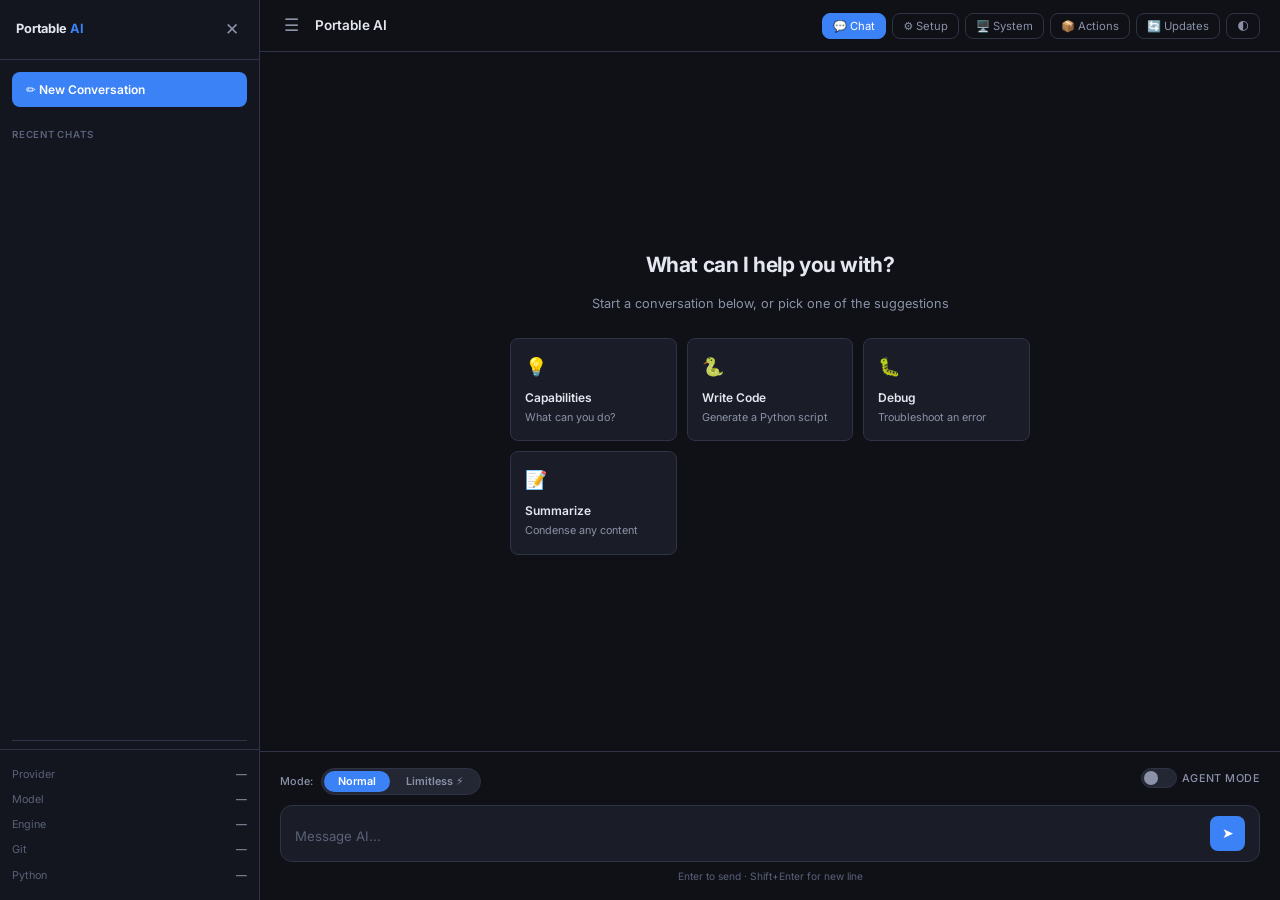
==== dashboard/index.html @ 3af48dbc "Add files via upload" ====
<!DOCTYPE html>
<html lang="en" data-theme="dark">
<head>
<meta charset="UTF-8">
<meta name="viewport" content="width=device-width, initial-scale=1.0">
<title>Portable AI — Dashboard</title>
<link rel="preconnect" href="https://fonts.googleapis.com">
<link href="https://fonts.googleapis.com/css2?family=Inter:wght@400;500;600;700&display=swap" rel="stylesheet">
<style>
*,*::before,*::after{box-sizing:border-box;margin:0;padding:0}
[data-theme="dark"]{
  --bg:#0f1117;--sidebar:#13161f;--surface:#1a1d27;--surface2:#232734;--border:#2e3345;
  --text:#e4e7ef;--text2:#8b92a8;--text3:#5a6178;--accent:#3b82f6;--accent-hover:#2563eb;
  --accent-subtle:rgba(59,130,246,0.1);--success:#22c55e;--error:#ef4444;--warning:#f59e0b;
  --user-bubble:#1e3a5f;--ai-bubble:#1a1d27;
}
[data-theme="light"]{
  --bg:#f8f9fc;--sidebar:#f0f2f7;--surface:#ffffff;--surface2:#f0f2f5;--border:#e2e5ea;
  --text:#1a1d27;--text2:#6b7280;--text3:#9ca3af;--accent:#3b82f6;--accent-hover:#2563eb;
  --accent-subtle:rgba(59,130,246,0.08);--success:#16a34a;--error:#dc2626;--warning:#d97706;
  --user-bubble:#dbeafe;--ai-bubble:#ffffff;
}
:root{--radius:12px;--radius-sm:8px;--sidebar-w:260px}
html,body{height:100%;overflow:hidden;font-family:'Inter',system-ui,sans-serif;background:var(--bg);color:var(--text);font-size:15px;line-height:1.6}

/* ─── App Shell ─────────────────────────────────────────────── */
.app{display:flex;height:100vh;overflow:hidden}

/* ─── Sidebar ──────────────────────────────────────────────── */
.sidebar{
  width:var(--sidebar-w);flex-shrink:0;background:var(--sidebar);border-right:1px solid var(--border);
  display:flex;flex-direction:column;transition:transform 0.3s ease,width 0.3s ease;overflow:hidden;
}
.sidebar.collapsed{width:0;border-right:none}

.sidebar-header{padding:16px;border-bottom:1px solid var(--border);display:flex;align-items:center;justify-content:space-between;flex-shrink:0}
.sidebar-header .logo{font-size:0.85rem;font-weight:700;letter-spacing:-0.01em;white-space:nowrap}
.sidebar-header .logo span{color:var(--accent)}

.new-chat-btn{
  margin:12px;padding:10px 14px;background:var(--accent);color:#fff;border:none;border-radius:var(--radius-sm);
  font-size:0.8rem;font-weight:600;font-family:inherit;cursor:pointer;display:flex;align-items:center;gap:6px;
  transition:background 0.2s;white-space:nowrap;
}
.new-chat-btn:hover{background:var(--accent-hover)}

.sidebar-section{padding:8px 12px 4px;font-size:0.65rem;text-transform:uppercase;letter-spacing:0.08em;color:var(--text3);font-weight:600}

.chat-item{
  margin:2px 8px;padding:9px 12px;border-radius:var(--radius-sm);cursor:pointer;
  display:flex;align-items:center;justify-content:space-between;gap:8px;
  transition:background 0.15s;
}
.chat-item:hover{background:var(--surface2)}
.chat-item.active{background:var(--accent-subtle);color:var(--accent)}
.chat-item-title{font-size:0.8rem;font-weight:500;white-space:nowrap;overflow:hidden;text-overflow:ellipsis;flex:1}
.chat-item-meta{font-size:0.65rem;color:var(--text3);white-space:nowrap}
.chat-item-del{opacity:0;background:none;border:none;color:var(--text2);cursor:pointer;font-size:0.75rem;padding:2px 4px;border-radius:4px;transition:opacity 0.15s}
.chat-item:hover .chat-item-del{opacity:1}
.chat-item-del:hover{color:var(--error)}

.sidebar-divider{height:1px;background:var(--border);margin:8px 12px}

/* Sidebar Info Panel */
.info-panel{padding:12px;border-top:1px solid var(--border);margin-top:auto;flex-shrink:0}
.info-row{display:flex;align-items:center;justify-content:space-between;padding:4px 0;font-size:0.72rem}
.info-label{color:var(--text3)}
.info-val{font-weight:500;color:var(--text2);text-align:right;max-width:120px;overflow:hidden;text-overflow:ellipsis;white-space:nowrap}
.info-badge{display:inline-block;padding:1px 6px;border-radius:10px;font-size:0.65rem;font-weight:600}
.badge-ok{background:rgba(34,197,94,0.12);color:var(--success)}
.badge-warn{background:rgba(245,158,11,0.12);color:var(--warning)}
.badge-err{background:rgba(239,68,68,0.12);color:var(--error)}

/* ─── Main Area ────────────────────────────────────────────── */
.main{flex:1;display:flex;flex-direction:column;overflow:hidden;min-width:0}

/* Top Bar */
.topbar{
  padding:12px 20px;border-bottom:1px solid var(--border);display:flex;align-items:center;gap:12px;
  flex-shrink:0;background:var(--bg);
}
.topbar-toggle{background:none;border:none;color:var(--text2);cursor:pointer;font-size:1.1rem;padding:4px;border-radius:6px;transition:background 0.15s}
.topbar-toggle:hover{background:var(--surface2)}
.topbar-title{font-size:0.9rem;font-weight:600;flex:1;overflow:hidden;text-overflow:ellipsis;white-space:nowrap}
.topbar-actions{display:flex;gap:6px;flex-shrink:0}
.topbar-btn{background:none;border:1px solid var(--border);color:var(--text2);cursor:pointer;font-size:0.75rem;padding:5px 10px;border-radius:var(--radius-sm);font-family:inherit;transition:all 0.15s;white-space:nowrap}
.topbar-btn:hover{border-color:var(--text2);color:var(--text)}
.topbar-btn.active{background:var(--accent);color:#fff;border-color:var(--accent)}

/* ─── Pages ────────────────────────────────────────────────── */
.page{flex:1;overflow-y:auto;display:none;flex-direction:column}
.page.visible{display:flex}
.page::-webkit-scrollbar{width:5px}
.page::-webkit-scrollbar-track{background:transparent}
.page::-webkit-scrollbar-thumb{background:var(--border);border-radius:3px}

/* ─── Chat Page ────────────────────────────────────────────── */
.chat-page{flex:1;overflow:hidden;display:none;flex-direction:column}
.chat-page.visible{display:flex}

/* Welcome Screen */
.welcome{flex:1;display:flex;flex-direction:column;align-items:center;justify-content:center;padding:40px 20px;text-align:center;gap:12px}
.welcome h2{font-size:1.4rem;font-weight:700;letter-spacing:-0.02em}
.welcome p{color:var(--text2);font-size:0.85rem;max-width:400px}
.welcome-grid{display:grid;grid-template-columns:repeat(auto-fit,minmax(160px,1fr));gap:10px;width:100%;max-width:520px;margin-top:12px}
.welcome-card{background:var(--surface);border:1px solid var(--border);border-radius:var(--radius-sm);padding:14px;text-align:left;cursor:pointer;transition:all 0.2s;font-size:0.8rem}
.welcome-card:hover{border-color:var(--accent);background:var(--accent-subtle)}
.welcome-card .wc-icon{font-size:1.2rem;margin-bottom:6px}
.welcome-card .wc-title{font-weight:600;margin-bottom:2px}
.welcome-card .wc-desc{color:var(--text2);font-size:0.72rem}

/* Messages */
.messages{flex:1;overflow-y:auto;padding:24px 20px;display:flex;flex-direction:column;gap:20px}
.messages::-webkit-scrollbar{width:5px}
.messages::-webkit-scrollbar-thumb{background:var(--border);border-radius:3px}

.message{display:flex;gap:12px;max-width:780px;width:100%;align-self:flex-start}
.message.user{align-self:flex-end;flex-direction:row-reverse}
.msg-avatar{width:32px;height:32px;border-radius:50%;flex-shrink:0;display:flex;align-items:center;justify-content:center;font-size:0.8rem;font-weight:700}
.msg-avatar.ai{background:var(--accent);color:#fff}
.msg-avatar.user{background:var(--surface2);color:var(--text2)}
.msg-body{flex:1;min-width:0}
.msg-name{font-size:0.72rem;font-weight:600;color:var(--text2);margin-bottom:4px}
.message.user .msg-name{text-align:right}
.msg-bubble{
  background:var(--ai-bubble);border:1px solid var(--border);border-radius:12px;padding:12px 16px;
  font-size:0.88rem;line-height:1.7;word-break:break-word;
}
.message.user .msg-bubble{background:var(--user-bubble);border-color:transparent;color:var(--text)}

/* Markdown in bubbles */
.msg-bubble p{margin-bottom:10px}.msg-bubble p:last-child{margin-bottom:0}
.msg-bubble ul,.msg-bubble ol{padding-left:20px;margin-bottom:10px}
.msg-bubble li{margin-bottom:3px}
.msg-bubble code{background:var(--surface2);padding:2px 6px;border-radius:4px;font-size:0.82em;font-family:'Courier New',monospace}
.msg-bubble pre{background:var(--surface2);border:1px solid var(--border);border-radius:var(--radius-sm);padding:14px;margin:10px 0;overflow-x:auto}
.msg-bubble pre code{background:none;padding:0;font-size:0.82em;line-height:1.5}
.msg-bubble h1,.msg-bubble h2,.msg-bubble h3{font-weight:600;margin:12px 0 6px;line-height:1.3}
.msg-bubble h1{font-size:1.1em}.msg-bubble h2{font-size:1em}.msg-bubble h3{font-size:0.95em}
.msg-bubble blockquote{border-left:3px solid var(--border);padding-left:12px;color:var(--text2);margin:8px 0}
.msg-bubble strong{font-weight:600}.msg-bubble em{font-style:italic}
.msg-bubble a{color:var(--accent);text-decoration:underline}
.msg-bubble hr{border:none;border-top:1px solid var(--border);margin:12px 0}
.msg-bubble table{width:100%;border-collapse:collapse;font-size:0.82em;margin:8px 0}
.msg-bubble th,.msg-bubble td{padding:6px 10px;border:1px solid var(--border);text-align:left}
.msg-bubble th{background:var(--surface2);font-weight:600}

/* Cursor blink */
.cursor{display:inline-block;width:2px;height:1em;background:var(--accent);animation:blink 0.7s step-end infinite;vertical-align:text-bottom;margin-left:2px}
@keyframes blink{0%,100%{opacity:1}50%{opacity:0}}

/* Typing indicator */
.typing-indicator{display:flex;align-items:center;gap:4px;padding:12px 16px}
.typing-dot{width:7px;height:7px;border-radius:50%;background:var(--text3);animation:tdot 1.2s ease-in-out infinite}
.typing-dot:nth-child(2){animation-delay:0.2s}
.typing-dot:nth-child(3){animation-delay:0.4s}
@keyframes tdot{0%,80%,100%{opacity:0.3;transform:scale(0.8)}40%{opacity:1;transform:scale(1)}}

/* Mode Toggle */
.mode-toggle{display:flex;align-items:center;gap:8px;margin-bottom:10px;flex-wrap:wrap}
.mode-toggle .mode-label{font-size:0.72rem;color:var(--text2);font-weight:500}
.mode-pills{display:flex;background:var(--surface2);border:1px solid var(--border);border-radius:20px;padding:2px;gap:2px}
.mode-pill{padding:4px 14px;border-radius:16px;font-size:0.72rem;font-weight:600;cursor:pointer;color:var(--text2);transition:all 0.2s;border:none;background:transparent;font-family:inherit}
.mode-pill.active-normal{background:var(--accent);color:#fff}
.mode-pill.active-limitless{background:var(--error);color:#fff}
.mode-locked{pointer-events:none;opacity:0.6}
.mode-badge{font-size:0.65rem;padding:2px 8px;border-radius:10px;font-weight:600}
.mode-badge-normal{background:rgba(59,130,246,0.12);color:var(--accent)}
.mode-badge-limitless{background:rgba(239,68,68,0.12);color:var(--error)}
/* Agent toggle */
.agent-toggle{display:flex;align-items:center;gap:6px;margin-left:auto}
.agent-toggle label{font-size:0.72rem;color:var(--text2);cursor:pointer;display:flex;align-items:center;gap:5px}
.agent-switch{position:relative;width:36px;height:20px;display:inline-block}
.agent-switch input{opacity:0;width:0;height:0}
.agent-slider{position:absolute;cursor:pointer;top:0;left:0;right:0;bottom:0;background:var(--surface2);border:1px solid var(--border);transition:0.3s;border-radius:20px}
.agent-slider:before{content:'';position:absolute;height:14px;width:14px;left:2px;bottom:2px;background:var(--text2);transition:0.3s;border-radius:50%}
.agent-switch input:checked+.agent-slider{background:var(--success);border-color:var(--success)}
.agent-switch input:checked+.agent-slider:before{transform:translateX(16px);background:#fff}
/* Tool call cards */
.tool-card{background:var(--surface2);border:1px solid var(--border);border-radius:8px;margin:8px 0;overflow:hidden;font-size:0.82rem}
.tool-header{display:flex;align-items:center;gap:8px;padding:10px 14px;border-bottom:1px solid var(--border);cursor:pointer;user-select:none}
.tool-header:hover{background:rgba(255,255,255,0.03)}
.tool-icon{font-size:1rem}
.tool-name{font-weight:600;flex:1;font-family:'SF Mono',monospace;font-size:0.78rem}
.tool-status{font-size:0.7rem;padding:2px 8px;border-radius:10px;font-weight:600}
.tool-status.running{background:rgba(59,130,246,0.15);color:var(--accent)}
.tool-status.success{background:rgba(34,197,94,0.15);color:var(--success)}
.tool-status.rejected{background:rgba(239,68,68,0.15);color:var(--error)}
.tool-status.pending{background:rgba(234,179,8,0.15);color:#eab308}
.tool-body{padding:12px 14px;font-family:'SF Mono',monospace;font-size:0.76rem;white-space:pre-wrap;word-break:break-all;max-height:200px;overflow:auto;color:var(--text2);display:none}
.tool-body.open{display:block}
/* Approval buttons */
.approval-bar{display:flex;gap:8px;padding:10px 14px;border-top:1px solid var(--border);align-items:center}
.approval-bar .approve-btn{padding:5px 16px;border-radius:6px;font-size:0.76rem;font-weight:600;cursor:pointer;border:none;font-family:inherit;transition:0.2s}
.approve-btn.yes{background:var(--success);color:#fff}
.approve-btn.yes:hover{filter:brightness(1.1)}
.approve-btn.no{background:var(--error);color:#fff}
.approve-btn.no:hover{filter:brightness(1.1)}
.approval-label{font-size:0.72rem;color:var(--text2);flex:1}
/* Working dir bar */
.workdir-bar{display:flex;align-items:center;gap:6px;padding:4px 14px;font-size:0.68rem;color:var(--text3);background:var(--surface2);border-top:1px solid var(--border)}
.workdir-bar span{font-family:'SF Mono',monospace;cursor:pointer;color:var(--text2)}
.workdir-bar span:hover{color:var(--accent);text-decoration:underline}
/* Agent thinking card */
.thinking-card{background:var(--surface2);border:1px solid var(--border);border-radius:8px;margin:8px 0;overflow:hidden;font-size:0.82rem}
.thinking-header{display:flex;align-items:center;gap:8px;padding:10px 14px;cursor:pointer;user-select:none;transition:background 0.2s}
.thinking-header:hover{background:rgba(255,255,255,0.03)}
.thinking-pulse{width:8px;height:8px;border-radius:50%;background:var(--accent);animation:tpulse 1.2s ease-in-out infinite;flex-shrink:0}
.thinking-pulse.done{animation:none;background:var(--success)}
@keyframes tpulse{0%,100%{opacity:0.3;transform:scale(0.8)}50%{opacity:1;transform:scale(1.15)}}
.thinking-label{flex:1;font-weight:600;font-size:0.78rem;color:var(--text2)}
.thinking-step{font-size:0.65rem;color:var(--text3);font-weight:500;padding:2px 8px;background:rgba(255,255,255,0.05);border-radius:10px}
.thinking-arrow{font-size:0.85rem;color:var(--text3);transition:transform 0.25s ease;display:flex;align-items:center}
.thinking-arrow.open{transform:rotate(180deg)}
.thinking-body{max-height:0;overflow:hidden;transition:max-height 0.3s ease,padding 0.3s ease;padding:0 14px;font-size:0.76rem;line-height:1.6;color:var(--text2);white-space:pre-wrap;word-break:break-word}
.thinking-body.open{max-height:500px;padding:12px 14px;overflow:auto;border-top:1px solid var(--border)}

.input-area{padding:16px 20px;border-top:1px solid var(--border);flex-shrink:0;background:var(--bg)}
.input-bar{
  background:var(--surface);border:1px solid var(--border);border-radius:12px;
  display:flex;align-items:flex-end;gap:8px;padding:10px 14px;transition:border-color 0.2s;
}
.input-bar:focus-within{border-color:var(--accent)}
.input-bar textarea{
  flex:1;background:transparent;border:none;outline:none;font-size:0.88rem;font-family:inherit;
  color:var(--text);resize:none;max-height:180px;min-height:24px;line-height:1.5;
}
.input-bar textarea::placeholder{color:var(--text3)}
.send-btn{
  background:var(--accent);border:none;border-radius:8px;color:#fff;width:35px;height:35px;
  cursor:pointer;display:flex;align-items:center;justify-content:center;flex-shrink:0;
  transition:background 0.2s;font-size:0.9rem;
}
.send-btn:hover{background:var(--accent-hover)}
.send-btn:disabled{opacity:0.4;cursor:not-allowed}
.input-hint{font-size:0.68rem;color:var(--text3);margin-top:6px;text-align:center}

/* ─── Settings/Other Pages ───────────────────────────────────── */
.page-inner{max-width:720px;margin:0 auto;padding:28px 20px;width:100%}
.card{background:var(--surface);border:1px solid var(--border);border-radius:var(--radius);padding:24px;margin-bottom:16px}
.card h2{font-size:1rem;font-weight:600;margin-bottom:4px}
.card p.subtitle{color:var(--text2);font-size:0.78rem;margin-bottom:18px}

/* Forms */
label{display:block;font-size:0.72rem;font-weight:500;color:var(--text2);margin-bottom:6px;text-transform:uppercase;letter-spacing:0.04em}
select,input[type="text"],input[type="password"]{width:100%;padding:10px 13px;background:var(--surface2);border:1px solid var(--border);border-radius:var(--radius-sm);color:var(--text);font-size:0.85rem;font-family:inherit;outline:none;transition:border-color 0.2s}
select:focus,input:focus{border-color:var(--accent)}
select{appearance:none;cursor:pointer;background-image:url("data:image/svg+xml,%3Csvg xmlns='http://www.w3.org/2000/svg' width='12' height='12' fill='%238b92a8' viewBox='0 0 16 16'%3E%3Cpath d='M8 11L3 6h10z'/%3E%3C/svg%3E");background-repeat:no-repeat;background-position:right 12px center;padding-right:32px}
.form-row{margin-bottom:14px}

/* Buttons */
.btn{display:inline-flex;align-items:center;justify-content:center;gap:7px;padding:9px 18px;border:none;border-radius:var(--radius-sm);font-size:0.8rem;font-weight:600;font-family:inherit;cursor:pointer;transition:all 0.2s}
.btn-primary{background:var(--accent);color:#fff}.btn-primary:hover{background:var(--accent-hover)}
.btn-primary:disabled{opacity:0.45;cursor:not-allowed}
.btn-outline{background:transparent;color:var(--text2);border:1px solid var(--border)}.btn-outline:hover{border-color:var(--text2);color:var(--text)}
.btn-danger{background:var(--error);color:#fff}.btn-success{background:var(--success);color:#fff}
.btn-group{display:flex;gap:8px;margin-top:16px;flex-wrap:wrap}

/* Provider Grid */
.provider-grid{display:grid;grid-template-columns:repeat(auto-fill,minmax(120px,1fr));gap:8px}
.provider-option{background:var(--surface2);border:2px solid var(--border);border-radius:var(--radius-sm);padding:14px 10px;text-align:center;cursor:pointer;transition:all 0.2s}
.provider-option:hover{border-color:var(--text2)}
.provider-option.active{border-color:var(--accent);background:var(--accent-subtle)}
.provider-option .icon{font-size:1.3rem;margin-bottom:5px}
.provider-option .name{font-size:0.75rem;font-weight:600}
.provider-option .desc{font-size:0.6rem;color:var(--text2);margin-top:1px}

/* Model List */
.model-list{max-height:240px;overflow-y:auto;border:1px solid var(--border);border-radius:0 0 var(--radius-sm) var(--radius-sm)}
.model-list::-webkit-scrollbar{width:4px}
.model-list::-webkit-scrollbar-thumb{background:var(--border);border-radius:2px}
.model-item{padding:10px 14px;border-bottom:1px solid var(--border);cursor:pointer;font-size:0.8rem;transition:background 0.15s;display:flex;align-items:center;gap:8px}
.model-item:last-child{border-bottom:none}
.model-item:hover{background:var(--surface2)}
.model-item.active{background:var(--accent-subtle);color:var(--accent)}
.model-item .dot{width:6px;height:6px;border-radius:50%;background:var(--border);flex-shrink:0}
.model-item.active .dot{background:var(--accent)}
.model-search{border-radius:var(--radius-sm) var(--radius-sm) 0 0;border-bottom:none}
.tier-toggle{display:flex;background:var(--surface2);border-radius:var(--radius-sm);padding:3px;margin-bottom:10px;border:1px solid var(--border)}
.tier-btn{flex:1;padding:7px;text-align:center;border-radius:6px;font-size:0.75rem;font-weight:600;cursor:pointer;transition:all 0.2s;color:var(--text2)}
.tier-btn.active{background:var(--accent);color:#fff}

/* Steps */
.steps{display:flex;gap:6px;margin-bottom:20px;flex-wrap:wrap}
.step{display:flex;align-items:center;gap:5px;padding:5px 10px;border-radius:20px;font-size:0.7rem;font-weight:600;background:var(--surface2);color:var(--text2);border:1px solid transparent}
.step.active{background:var(--accent-subtle);color:var(--accent);border-color:var(--accent)}
.step.done{background:rgba(34,197,94,0.08);color:var(--success);border-color:var(--success)}
.step-num{width:18px;height:18px;border-radius:50%;background:var(--border);color:var(--bg);display:flex;align-items:center;justify-content:center;font-size:0.6rem;font-weight:700}
.step.active .step-num{background:var(--accent)}
.step.done .step-num{background:var(--success)}
.section{display:none}.section.visible{display:block}

/* System / Actions / Updates */
.sys-grid{display:grid;grid-template-columns:repeat(auto-fit,minmax(160px,1fr));gap:10px;margin-bottom:16px}
.sys-item{background:var(--surface2);border-radius:var(--radius-sm);padding:14px}
.sys-item .sys-label{font-size:0.65rem;text-transform:uppercase;letter-spacing:0.06em;color:var(--text2);font-weight:600;margin-bottom:4px}
.sys-item .sys-val{font-size:0.88rem;font-weight:600}
.badge{display:inline-block;padding:2px 8px;border-radius:10px;font-size:0.67rem;font-weight:600;text-transform:uppercase;letter-spacing:0.04em}
.badge-success{background:rgba(34,197,94,0.12);color:var(--success)}
.badge-warning{background:rgba(245,158,11,0.12);color:var(--warning)}
.badge-error{background:rgba(239,68,68,0.12);color:var(--error)}
.progress-bar{height:5px;background:var(--surface2);border-radius:3px;overflow:hidden;margin-top:6px}
.progress-fill{height:100%;background:var(--accent);border-radius:3px;transition:width 0.4s}

.action-grid{display:grid;grid-template-columns:repeat(auto-fit,minmax(170px,1fr));gap:10px}
.action-card{background:var(--surface2);border:1px solid var(--border);border-radius:var(--radius-sm);padding:18px;text-align:center;cursor:pointer;transition:all 0.2s}
.action-card:hover{border-color:var(--accent);transform:translateY(-1px)}
.action-card .action-icon{font-size:1.5rem;margin-bottom:6px}
.action-card .action-title{font-size:0.8rem;font-weight:600;margin-bottom:2px}
.action-card .action-desc{font-size:0.67rem;color:var(--text2)}

.log-list{max-height:300px;overflow-y:auto}
.log-entry{display:flex;align-items:center;justify-content:space-between;padding:9px 0;border-bottom:1px solid var(--border);font-size:0.78rem;gap:10px;cursor:pointer}
.log-entry:last-child{border-bottom:none}
.log-entry:hover .log-name{color:var(--accent)}
.log-name{font-weight:500;flex:1;word-break:break-all}
.log-meta{color:var(--text2);font-size:0.68rem;white-space:nowrap}
.log-viewer{background:var(--surface2);border:1px solid var(--border);border-radius:var(--radius-sm);padding:14px;margin-top:12px;max-height:260px;overflow-y:auto;font-family:'Courier New',monospace;font-size:0.75rem;white-space:pre-wrap;word-break:break-all;line-height:1.5}

/* Toast */
.toast{position:fixed;bottom:20px;right:20px;transform:translateY(80px);background:var(--surface);border:1px solid var(--border);border-radius:var(--radius-sm);padding:12px 20px;font-size:0.8rem;font-weight:500;z-index:200;box-shadow:0 8px 32px rgba(0,0,0,0.3);transition:transform 0.3s;display:flex;align-items:center;gap:8px;max-width:320px}
.toast.show{transform:translateY(0)}
.toast.success{border-color:var(--success)}.toast.error{border-color:var(--error)}

/* Spinner */
.spinner{width:15px;height:15px;border:2px solid var(--border);border-top-color:var(--accent);border-radius:50%;animation:spin 0.6s linear infinite;flex-shrink:0}
@keyframes spin{to{transform:rotate(360deg)}}

/* Not Configured Banner */
.no-config{background:rgba(245,158,11,0.08);border:1px solid rgba(245,158,11,0.2);border-radius:var(--radius-sm);padding:12px 16px;font-size:0.8rem;color:var(--warning);margin:16px;display:flex;align-items:center;gap:10px}
.no-config button{background:var(--warning);color:#fff;border:none;padding:5px 12px;border-radius:6px;font-size:0.75rem;font-weight:600;cursor:pointer;white-space:nowrap}

/* Responsive */
@media(max-width:700px){
  :root{--sidebar-w:220px}
  .topbar-btn span{display:none}
  .chat-page .messages{padding:16px}
  .input-area{padding:12px}
}
@media(max-width:500px){
  .sidebar{position:fixed;top:0;left:0;height:100%;z-index:100;transform:translateX(-100%)}
  .sidebar.mobile-open{transform:translateX(0)}
  .sidebar.collapsed{transform:translateX(-100%);width:var(--sidebar-w)}
  .page-inner{padding:20px 14px}
  .action-grid{grid-template-columns:1fr 1fr}
}
</style>
</head>
<body>
<div class="app">

  <!-- ─── Sidebar ─────────────────────────────────────────── -->
  <aside class="sidebar" id="sidebar">
    <div class="sidebar-header">
      <div class="logo">Portable <span>AI</span></div>
      <button class="topbar-toggle" onclick="toggleSidebar()" title="Close sidebar">✕</button>
    </div>

    <button class="new-chat-btn" onclick="startNewChat()">
      ✏️ New Conversation
    </button>

    <div class="sidebar-section">Recent Chats</div>
    <div id="chatList" style="flex:1;overflow-y:auto"></div>

    <div class="sidebar-divider"></div>
    <div class="info-panel">
      <div class="info-row"><span class="info-label">Provider</span><span class="info-val" id="sbProvider">—</span></div>
      <div class="info-row"><span class="info-label">Model</span><span class="info-val" id="sbModel">—</span></div>
      <div class="info-row"><span class="info-label">Engine</span><span class="info-val" id="sbEngine">—</span></div>
      <div class="info-row"><span class="info-label">Git</span><span class="info-val" id="sbGit">—</span></div>
      <div class="info-row"><span class="info-label">Python</span><span class="info-val" id="sbPython">—</span></div>
    </div>
  </aside>

  <!-- ─── Main ─────────────────────────────────────────────── -->
  <div class="main">
    <!-- Top Bar -->
    <div class="topbar">
      <button class="topbar-toggle" onclick="toggleSidebar()" title="Toggle sidebar">☰</button>
      <div class="topbar-title" id="topbarTitle">Portable AI</div>
      <div class="topbar-actions">
        <button class="topbar-btn active" id="tabChat" onclick="switchPage('chat')">💬 <span>Chat</span></button>
        <button class="topbar-btn" id="tabSetup" onclick="switchPage('setup')">⚙️ <span>Setup</span></button>
        <button class="topbar-btn" id="tabSystem" onclick="switchPage('system')">🖥️ <span>System</span></button>
        <button class="topbar-btn" id="tabActions" onclick="switchPage('actions')">📦 <span>Actions</span></button>
        <button class="topbar-btn" id="tabUpdates" onclick="switchPage('updates')">🔄 <span>Updates</span></button>
        <button class="topbar-btn" onclick="toggleTheme()" title="Toggle theme">🌓</button>
      </div>
    </div>

    <!-- ═══ CHAT PAGE ═════════════════════════════════════════ -->
    <div class="chat-page visible" id="chatPage">

      <div class="no-config" id="noConfigBanner" style="display:none">
        ⚠️ AI provider not configured.
        <button onclick="switchPage('setup')">Configure Now</button>
      </div>

      <!-- Welcome -->
      <div class="welcome" id="welcomeScreen">
        <h2>What can I help you with?</h2>
        <p>Start a conversation below, or pick one of the suggestions</p>
        <div class="welcome-grid">
          <div class="welcome-card" onclick="sendSuggestion('Explain what you can help me with')">
            <div class="wc-icon">💡</div><div class="wc-title">Capabilities</div><div class="wc-desc">What can you do?</div>
          </div>
          <div class="welcome-card" onclick="sendSuggestion('Write a Python script that lists all files in a directory')">
            <div class="wc-icon">🐍</div><div class="wc-title">Write Code</div><div class="wc-desc">Generate a Python script</div>
          </div>
          <div class="welcome-card" onclick="sendSuggestion('Help me debug this error: ')">
            <div class="wc-icon">🐛</div><div class="wc-title">Debug</div><div class="wc-desc">Troubleshoot an error</div>
          </div>
          <div class="welcome-card" onclick="sendSuggestion('Summarize the following text for me: ')">
            <div class="wc-icon">📝</div><div class="wc-title">Summarize</div><div class="wc-desc">Condense any content</div>
          </div>
        </div>
      </div>

      <!-- Messages -->
      <div class="messages" id="messages" style="display:none"></div>

      <!-- Input -->
      <div class="input-area">
        <div class="mode-toggle" id="modeToggle">
          <span class="mode-label">Mode:</span>
          <div class="mode-pills" id="modePills">
            <button class="mode-pill active-normal" id="modeNormal" onclick="setMode('normal')">Normal</button>
            <button class="mode-pill" id="modeLimitless" onclick="setMode('limitless')">Limitless ⚡</button>
          </div>
          <div class="agent-toggle">
            <label><span class="agent-switch"><input type="checkbox" id="agentToggle" onchange="toggleAgent(this.checked)"><span class="agent-slider"></span></span> Agent Mode</label>
          </div>
          <span id="modeLockBadge" style="display:none"></span>
        </div>
        <div class="input-bar">
          <textarea id="chatInput" placeholder="Message AI..." rows="1" onkeydown="handleKey(event)" oninput="autoResize(this)"></textarea>
          <button class="send-btn" id="stopBtn" onclick="abortStream()" title="Stop" style="display:none;background:var(--error)">⏹</button>
          <button class="send-btn" id="sendBtn" onclick="sendMessage()" title="Send">➤</button>
        </div>
        <div class="workdir-bar" id="workdirBar" style="display:none">📂 <span id="workdirPath" onclick="changeWorkDir()">Loading...</span></div>
        <div class="input-hint">Enter to send · Shift+Enter for new line</div>
      </div>
    </div>

    <!-- ═══ SETUP PAGE ════════════════════════════════════════ -->
    <div class="page" id="setupPage">
      <div class="page-inner">
        <div class="steps">
          <div class="step active" id="step1"><span class="step-num">1</span> Provider</div>
          <div class="step" id="step2"><span class="step-num">2</span> API Key</div>
          <div class="step" id="step3"><span class="step-num">3</span> Model</div>
          <div class="step" id="step4"><span class="step-num">4</span> Save</div>
        </div>

        <div class="section visible" id="sec1">
          <div class="card">
            <h2>Select AI Provider</h2><p class="subtitle">Choose where your AI requests will be routed</p>
            <div class="provider-grid">
              <div class="provider-option" data-provider="openrouter" onclick="selectProvider(this)"><div class="icon">🌐</div><div class="name">OpenRouter</div><div class="desc">200+ models</div></div>
              <div class="provider-option" data-provider="gemini" onclick="selectProvider(this)"><div class="icon">💎</div><div class="name">Gemini</div><div class="desc">Google API</div></div>
              <div class="provider-option" data-provider="anthropic" onclick="selectProvider(this)"><div class="icon">🧠</div><div class="name">Claude</div><div class="desc">Anthropic API</div></div>
              <div class="provider-option" data-provider="ollama" onclick="selectProvider(this)"><div class="icon">🖥️</div><div class="name">Ollama</div><div class="desc">Local</div></div>
              <div class="provider-option" data-provider="openai" onclick="selectProvider(this)"><div class="icon">⚡</div><div class="name">OpenAI</div><div class="desc">GPT / Codex</div></div>
            </div>
            <div class="btn-group"><button class="btn btn-primary" id="btnNext1" disabled onclick="goStep(2)">Continue</button></div>
          </div>
        </div>

        <div class="section" id="sec2">
          <div class="card">
            <h2>Enter API Key</h2><p class="subtitle">Paste your provider API key below</p>
            <div class="form-row"><label>API Key</label><input type="password" id="apiKey" placeholder="sk-..." autocomplete="off"></div>
            <div id="keyStatus" style="margin-top:8px;font-size:0.78rem;display:flex;align-items:center;gap:8px"></div>
            <div class="btn-group">
              <button class="btn btn-outline" onclick="goStep(1)">Back</button>
              <button class="btn btn-primary" id="btnVerify" onclick="verifyKey()">Verify & Continue</button>
            </div>
          </div>
        </div>

        <div class="section" id="sec3">
          <div class="card">
            <h2>Choose Model</h2><p class="subtitle">Select the AI model you want to use</p>
            <div id="tierToggle" style="display:none"><div class="tier-toggle"><div class="tier-btn active" data-tier="free" onclick="switchTier('free',this)">Free</div><div class="tier-btn" data-tier="paid" onclick="switchTier('paid',this)">Paid</div></div></div>
            <div id="modelSearchWrap" style="display:none">
              <input type="text" id="modelSearch" class="model-search" placeholder="Search models..." oninput="filterModels()">
              <div class="model-list" id="modelList"></div>
            </div>
            <div id="manualModelWrap" style="display:none"><div class="form-row"><label>Model Name</label><input type="text" id="manualModel" placeholder="Enter model name"></div></div>
            <div id="modelLoading" style="display:none;margin:16px 0;align-items:center;gap:8px;font-size:0.8rem;color:var(--text2)"><div class="spinner"></div> Fetching models...</div>
            <div class="btn-group"><button class="btn btn-outline" onclick="goStep(2)">Back</button><button class="btn btn-primary" onclick="goStep(4)">Continue</button></div>
          </div>
        </div>

        <div class="section" id="sec4">
          <div class="card">
            <h2>Review & Save</h2><p class="subtitle">Confirm your configuration</p>
            <div style="background:var(--surface2);border-radius:var(--radius-sm);padding:18px;display:grid;gap:12px;margin-bottom:4px">
              <div><span style="color:var(--text2);font-size:0.68rem;text-transform:uppercase;letter-spacing:0.06em">Provider</span><div style="font-weight:600;margin-top:2px" id="confirmProvider">—</div></div>
              <div><span style="color:var(--text2);font-size:0.68rem;text-transform:uppercase;letter-spacing:0.06em">Model</span><div style="font-weight:600;margin-top:2px" id="confirmModel">—</div></div>
              <div><span style="color:var(--text2);font-size:0.68rem;text-transform:uppercase;letter-spacing:0.06em">API Key</span><div style="font-weight:600;margin-top:2px;color:var(--text2)" id="confirmKey">—</div></div>
            </div>
            <div class="btn-group"><button class="btn btn-outline" onclick="goStep(3)">Back</button><button class="btn btn-primary" id="btnSave" onclick="saveConfig()" style="flex:1">Save Configuration</button></div>
          </div>
        </div>
      </div>
    </div>

    <!-- ═══ SYSTEM PAGE ═══════════════════════════════════════ -->
    <div class="page" id="systemPage">
      <div class="page-inner">
        <div class="card"><h2>Runtime</h2><p class="subtitle">Node.js and platform details</p>
          <div class="sys-grid">
            <div class="sys-item"><div class="sys-label">Node.js</div><div class="sys-val" id="sysNode">—</div></div>
            <div class="sys-item"><div class="sys-label">Platform</div><div class="sys-val" id="sysPlatform">—</div></div>
            <div class="sys-item"><div class="sys-label">Architecture</div><div class="sys-val" id="sysArch">—</div></div>
            <div class="sys-item"><div class="sys-label">Engine</div><div class="sys-val" id="sysEngine">—</div></div>
          </div>
        </div>
        <div class="card"><h2>Developer Tools</h2><p class="subtitle">Available for AI use</p>
          <div class="sys-grid">
            <div class="sys-item"><div class="sys-label">Git</div><div class="sys-val" id="sysGit">—</div></div>
            <div class="sys-item"><div class="sys-label">Python</div><div class="sys-val" id="sysPython">—</div></div>
          </div>
        </div>
        <div class="card"><h2>Storage</h2><p class="subtitle">Drive usage</p>
          <div style="display:flex;justify-content:space-between;font-size:0.78rem;margin-bottom:3px"><span id="diskUsed">—</span><span id="diskTotal">—</span></div>
          <div class="progress-bar"><div class="progress-fill" id="diskBar" style="width:0%"></div></div>
        </div>
        <div class="card"><h2>Session Logs</h2><p class="subtitle">Files in data directory</p>
          <div class="log-list" id="logList"><div style="padding:16px;text-align:center;color:var(--text2);font-size:0.82rem">Loading...</div></div>
          <div class="log-viewer" id="logViewer" style="display:none"></div>
        </div>
      </div>
    </div>

    <!-- ═══ ACTIONS PAGE ══════════════════════════════════════ -->
    <div class="page" id="actionsPage">
      <div class="page-inner">
        <div class="card"><h2>Quick Actions</h2><p class="subtitle">Launch and manage your AI environment</p>
          <div class="action-grid">
            <div class="action-card" onclick="launchAI('normal')"><div class="action-icon">▶️</div><div class="action-title">Launch AI</div><div class="action-desc">Normal mode</div></div>
            <div class="action-card" onclick="launchAI('limitless')"><div class="action-icon">⚡</div><div class="action-title">Launch Limitless</div><div class="action-desc">Auto-execute mode</div></div>
            <div class="action-card" onclick="exportConfig()"><div class="action-icon">📥</div><div class="action-title">Export Config</div><div class="action-desc">Download backup</div></div>
            <div class="action-card" onclick="document.getElementById('importFile').click()"><div class="action-icon">📤</div><div class="action-title">Import Config</div><div class="action-desc">Restore settings</div></div>
          </div>
          <input type="file" id="importFile" accept=".env" style="display:none" onchange="importConfig(event)">
        </div>
      </div>
    </div>

    <!-- ═══ UPDATES PAGE ══════════════════════════════════════ -->
    <div class="page" id="updatesPage">
      <div class="page-inner">
        <div class="card"><h2>Engine Updates</h2><p class="subtitle">Keep your AI engine up to date</p>
          <div class="sys-grid">
            <div class="sys-item"><div class="sys-label">Installed</div><div class="sys-val" id="updateCurrent">—</div></div>
            <div class="sys-item"><div class="sys-label">Latest</div><div class="sys-val" id="updateLatest">—</div></div>
          </div>
          <div id="updateStatus" style="margin-bottom:14px"></div>
          <div class="btn-group">
            <button class="btn btn-outline" onclick="checkUpdates()">Check for Updates</button>
            <button class="btn btn-primary" id="btnUpdate" style="display:none" onclick="installUpdate()">Update Now</button>
          </div>
        </div>
      </div>
    </div>

  </div><!-- /main -->
</div><!-- /app -->

<!-- Confirm Modal -->
<div id="confirmModal" style="display:none;position:fixed;inset:0;background:rgba(0,0,0,0.5);z-index:300;display:none;align-items:center;justify-content:center">
  <div style="background:var(--surface);border:1px solid var(--border);border-radius:var(--radius);padding:28px;max-width:380px;width:90%;box-shadow:0 20px 60px rgba(0,0,0,0.4)">
    <div style="font-size:1.5rem;margin-bottom:8px">🗑️</div>
    <div style="font-weight:600;margin-bottom:6px" id="modalTitle">Delete Conversation?</div>
    <div style="color:var(--text2);font-size:0.82rem;margin-bottom:20px" id="modalBody">This action cannot be undone.</div>
    <div style="display:flex;gap:10px;justify-content:flex-end">
      <button class="btn btn-outline" onclick="closeModal()">Cancel</button>
      <button class="btn btn-danger" id="modalConfirmBtn" onclick="executeDelete()">Delete</button>
    </div>
  </div>
</div>

<div class="toast" id="toast"></div>

<script>
// ─── State ───────────────────────────────────────────────────
const API = '';
let cfg = {};
let currentChatId = null;
let chatMessages = [];
let isStreaming = false;
let allModels = [];
let setupState = { provider:'', key:'', model:'', tier:'free' };
let streamController = null;
let userScrolled = false;
let currentMode = 'normal';
let modeLocked = false;
let agentMode = false;
let workDir = '';
const defaults = { gemini:'gemini-2.0-pro-exp-02-05', anthropic:'claude-3-7-sonnet-20250219', ollama:'llama3.2:3b', openai:'gpt-4o' };
const providerNames = { openrouter:'OpenRouter', gemini:'Gemini', anthropic:'Claude', ollama:'Ollama', openai:'OpenAI' };

// ─── Init ────────────────────────────────────────────────────
(function init() {
  const saved = localStorage.getItem('theme');
  if (saved) document.documentElement.dataset.theme = saved;
  loadConfig();
  loadChatList();
  initScrollTracking();
  loadWorkDir();
  const savedAgent = localStorage.getItem('agentMode');
  if (savedAgent === 'true') { agentMode = true; document.getElementById('agentToggle').checked = true; document.getElementById('workdirBar').style.display = 'flex'; }
})();

async function loadConfig() {
  try {
    const res = await fetch(`${API}/api/config`);
    cfg = await res.json();
    const isConfigured = !!cfg.AI_PROVIDER;
    document.getElementById('noConfigBanner').style.display = isConfigured ? 'none' : 'flex';

    const pName = cfg.AI_PROVIDER === 'openai' && cfg.OPENAI_BASE_URL?.includes('openrouter') ? 'OpenRouter' : providerNames[cfg.AI_PROVIDER] || cfg.AI_PROVIDER || '—';
    const model = cfg.AI_DISPLAY_MODEL || cfg.OPENAI_MODEL || '—';

    document.getElementById('sbProvider').textContent = pName;
    document.getElementById('sbModel').textContent = model;
    document.getElementById('topbarTitle').textContent = isConfigured ? `${model}` : 'Portable AI';
  } catch {}
  loadSidebarInfo();
}

async function loadSidebarInfo() {
  try {
    const res = await fetch(`${API}/api/system`);
    const d = await res.json();
    document.getElementById('sbEngine').textContent = d.engineVersion || '—';
    document.getElementById('sbGit').innerHTML = d.hasGit ? '<span class="info-badge badge-ok">✓</span>' : '<span class="info-badge badge-err">✗</span>';
    document.getElementById('sbPython').innerHTML = d.hasPython ? '<span class="info-badge badge-ok">✓</span>' : '<span class="info-badge badge-err">✗</span>';
  } catch {}
}

// ─── Sidebar ────────────────────────────────────────────────
function toggleSidebar() {
  const sb = document.getElementById('sidebar');
  if (window.innerWidth <= 500) {
    sb.classList.toggle('mobile-open');
    sb.classList.remove('collapsed');
  } else {
    sb.classList.toggle('collapsed');
  }
}

// ─── Theme ───────────────────────────────────────────────────
function toggleTheme() {
  const html = document.documentElement;
  const next = html.dataset.theme === 'dark' ? 'light' : 'dark';
  html.dataset.theme = next;
  localStorage.setItem('theme', next);
}

// ─── Page Navigation ─────────────────────────────────────────
const pages = { chat:'chatPage', setup:'setupPage', system:'systemPage', actions:'actionsPage', updates:'updatesPage' };
const tabs = { chat:'tabChat', setup:'tabSetup', system:'tabSystem', actions:'tabActions', updates:'tabUpdates' };

function switchPage(name) {
  // Hide all
  document.getElementById('chatPage').classList.remove('visible');
  Object.values(pages).forEach(id => { const p = document.getElementById(id); if (p) p.classList.remove('visible'); });
  Object.values(tabs).forEach(id => { const t = document.getElementById(id); if (t) t.classList.remove('active'); });

  // Show target
  if (name === 'chat') {
    document.getElementById('chatPage').classList.add('visible');
  } else {
    document.getElementById(pages[name]).classList.add('visible');
  }
  const tabEl = document.getElementById(tabs[name]);
  if (tabEl) tabEl.classList.add('active');

  if (name === 'system') loadSystemInfo();
  if (name === 'updates') checkUpdates();
  if (name === 'actions') {}
}

// ─── Chat History List ────────────────────────────────────────
async function loadChatList() {
  try {
    const res = await fetch(`${API}/api/chats`);
    const { chats } = await res.json();
    const el = document.getElementById('chatList');
    if (!chats.length) {
      el.innerHTML = '<div style="padding:12px 16px;font-size:0.75rem;color:var(--text3)">No conversations yet</div>';
      return;
    }
    el.innerHTML = chats.map(c => `
      <div class="chat-item${currentChatId===c.id?' active':''}" onclick="openChatById('${c.id}')">
        <div style="min-width:0">
          <div class="chat-item-title">${escHtml(c.title)}</div>
          <div class="chat-item-meta">${c.messageCount} msgs · ${relativeTime(c.updated)}</div>
        </div>
        <button class="chat-item-del" onclick="confirmDeleteChat(event,'${c.id}','${escHtml(c.title).replace(/'/g,"\\'")}')">✕</button>
      </div>
    `).join('');
  } catch {}
}

async function openChatById(id) {
  try {
    const res = await fetch(`${API}/api/chats/${id}`);
    const chat = await res.json();
    currentChatId = id;
    chatMessages = chat.messages || [];
    renderMessages(chatMessages);
    document.getElementById('topbarTitle').textContent = chat.title;
    // Hide mode toggle for existing chats
    if (chatMessages.length > 0) { modeLocked = true; document.getElementById('modeToggle').style.display = 'none'; }
    else { resetMode(); }
    loadChatList();
    switchPage('chat');
  } catch {}
}

let _pendingDeleteId = null;

function confirmDeleteChat(e, id, title) {
  e.stopPropagation();
  _pendingDeleteId = id;
  document.getElementById('modalBody').textContent = `"${title}" will be permanently deleted and cannot be recovered.`;
  document.getElementById('confirmModal').style.display = 'flex';
}

async function executeDelete() {
  const id = _pendingDeleteId;  // Save BEFORE closeModal() clears it
  closeModal();
  if (!id) return;
  try {
    const res = await fetch(`${API}/api/chats/${id}`, { method: 'DELETE' });
    const data = await res.json();
    if (data.success) {
      if (currentChatId === id) {
        currentChatId = null;
        chatMessages = [];
        document.getElementById('messages').innerHTML = '';
        document.getElementById('messages').style.display = 'none';
        document.getElementById('welcomeScreen').style.display = 'flex';
        document.getElementById('topbarTitle').textContent = 'Portable AI';
      }
      showToast('Conversation deleted');
      loadChatList();
    } else {
      showToast('Failed to delete','error');
    }
  } catch { showToast('Failed to delete','error'); }
}

function closeModal() {
  document.getElementById('confirmModal').style.display = 'none';
  _pendingDeleteId = null;
}

async function startNewChat() {
  try {
    const res = await fetch(`${API}/api/chats`, { method:'POST', headers:{'Content-Type':'application/json'}, body:JSON.stringify({ title:'New Conversation' }) });
    const { id } = await res.json();
    currentChatId = id;
    chatMessages = [];
    document.getElementById('messages').innerHTML = '';
    document.getElementById('messages').style.display = 'none';
    document.getElementById('welcomeScreen').style.display = 'flex';
    document.getElementById('topbarTitle').textContent = 'New Conversation';
    resetMode();
    loadChatList();
    switchPage('chat');
    document.getElementById('chatInput').focus();
  } catch { showToast('Failed to create conversation','error'); }
}

// ─── Mode Toggle ────────────────────────────────────────────
function setMode(mode) {
  if (modeLocked) return;
  currentMode = mode;
  document.getElementById('modeNormal').className = 'mode-pill' + (mode === 'normal' ? ' active-normal' : '');
  document.getElementById('modeLimitless').className = 'mode-pill' + (mode === 'limitless' ? ' active-limitless' : '');
}

function lockMode() {
  modeLocked = true;
  document.getElementById('modeToggle').style.display = 'none';
}

function resetMode() {
  modeLocked = false;
  currentMode = 'normal';
  document.getElementById('modeToggle').style.display = 'flex';
  document.getElementById('modePills').classList.remove('mode-locked');
  setMode('normal');
}

function toggleAgent(enabled) {
  agentMode = enabled;
  localStorage.setItem('agentMode', enabled);
  document.getElementById('workdirBar').style.display = enabled ? 'flex' : 'none';
  document.getElementById('chatInput').placeholder = enabled ? 'Ask agent to create files, run commands...' : 'Message AI...';
  if (enabled) loadWorkDir();
}

async function loadWorkDir() {
  try { const r = await fetch(`${API}/api/workdir`); const d = await r.json(); workDir = d.workDir; document.getElementById('workdirPath').textContent = workDir; } catch {}
}

async function changeWorkDir() {
  const newDir = prompt('Enter new working directory:', workDir);
  if (!newDir) return;
  try {
    const r = await fetch(`${API}/api/workdir`, { method:'POST', headers:{'Content-Type':'application/json'}, body:JSON.stringify({path:newDir}) });
    const d = await r.json();
    if (d.success) { workDir = d.workDir; document.getElementById('workdirPath').textContent = workDir; showToast('Working directory updated','success'); }
    else showToast(d.error || 'Invalid directory','error');
  } catch { showToast('Failed to update directory','error'); }
}

// ─── Chat Sending ────────────────────────────────────────────
function handleKey(e) {
  if (e.key === 'Enter' && !e.shiftKey) { e.preventDefault(); sendMessage(); }
}
function autoResize(el) {
  el.style.height = 'auto';
  el.style.height = Math.min(el.scrollHeight, 180) + 'px';
}
function sendSuggestion(text) {
  document.getElementById('chatInput').value = text;
  sendMessage();
}

async function sendMessage() {
  if (isStreaming) return;
  const input = document.getElementById('chatInput');
  const text = input.value.trim();
  if (!text) return;
  if (!cfg.AI_PROVIDER) { showToast('Please configure a provider first','error'); switchPage('setup'); return; }

  if (!currentChatId) await startNewChat();
  if (!modeLocked) lockMode();

  input.value = '';
  input.style.height = 'auto';

  document.getElementById('welcomeScreen').style.display = 'none';
  document.getElementById('messages').style.display = 'flex';

  chatMessages.push({ role: 'user', content: text });
  appendMessage({ role: 'user', content: text });
  scrollToBottom();

  const typingEl = document.createElement('div');
  typingEl.className = 'message';
  typingEl.innerHTML = `<div class="msg-avatar ai">AI</div><div class="msg-body"><div class="msg-bubble"><div class="typing-indicator"><div class="typing-dot"></div><div class="typing-dot"></div><div class="typing-dot"></div></div></div></div>`;
  document.getElementById('messages').appendChild(typingEl);
  scrollToBottom();

  isStreaming = true;
  userScrolled = false;
  document.getElementById('sendBtn').style.display = 'none';
  document.getElementById('stopBtn').style.display = 'flex';

  if (agentMode) {
    await sendAgentMessage(text, typingEl);
  } else {
    await sendChatMessage(text, typingEl);
  }

  isStreaming = false;
  streamController = null;
  document.getElementById('sendBtn').style.display = 'flex';
  document.getElementById('stopBtn').style.display = 'none';
  document.getElementById('chatInput').focus();
}

async function sendChatMessage(text, typingEl) {
  let aiMsgEl = null;
  let fullText = '';
  try {
    streamController = new AbortController();
    const res = await fetch(`${API}/api/chat`, {
      method: 'POST', headers: { 'Content-Type': 'application/json' },
      body: JSON.stringify({ chatId: currentChatId, messages: chatMessages.slice(0, -1), userMessage: text, mode: currentMode }),
      signal: streamController.signal,
    });
    const reader = res.body.getReader();
    const decoder = new TextDecoder();
    typingEl.remove();
    while (true) {
      const { done, value } = await reader.read();
      if (done) break;
      const chunk = decoder.decode(value, { stream: true });
      for (const line of chunk.split('\n').filter(l => l.startsWith('data: '))) {
        try {
          const data = JSON.parse(line.slice(6));
          if (data.type === 'delta') {
            if (!aiMsgEl) aiMsgEl = appendMessage({ role: 'assistant', content: '' }, true);
            fullText += data.content;
            updateStreamingMessage(aiMsgEl, fullText);
            scrollToBottom();
          } else if (data.type === 'done') {
            if (aiMsgEl) finalizeMessage(aiMsgEl, data.fullText || fullText);
            fullText = data.fullText || fullText;
            chatMessages.push({ role: 'assistant', content: fullText });
            loadChatList();
          } else if (data.type === 'error') {
            typingEl.remove();
            appendMessage({ role: 'assistant', content: `⚠️ Error: ${data.content}` });
          }
        } catch {}
      }
    }
  } catch (err) {
    if (err.name === 'AbortError') {
      if (aiMsgEl) finalizeMessage(aiMsgEl, fullText || '*(stopped)*');
      if (fullText) chatMessages.push({ role: 'assistant', content: fullText });
    } else { typingEl.remove(); appendMessage({ role: 'assistant', content: `⚠️ Error: ${err.message}` }); }
  }
}

async function sendAgentMessage(text, typingEl) {
  let aiMsgEl = null;
  let fullText = '';
  const toolCards = new Map();
  let thinkingEl = null;
  let thinkingContent = '';
  let thinkingCount = 0;
  try {
    streamController = new AbortController();
    const res = await fetch(`${API}/api/agent`, {
      method: 'POST', headers: { 'Content-Type': 'application/json' },
      body: JSON.stringify({ chatId: currentChatId, messages: chatMessages.slice(0, -1), userMessage: text, mode: currentMode }),
      signal: streamController.signal,
    });
    const reader = res.body.getReader();
    const decoder = new TextDecoder();
    typingEl.remove();
    let buffer = '';
    while (true) {
      const { done, value } = await reader.read();
      if (done) break;
      buffer += decoder.decode(value, { stream: true });
      const lines = buffer.split('\n');
      buffer = lines.pop();
      for (const line of lines) {
        if (!line.startsWith('data: ')) continue;
        try {
          const data = JSON.parse(line.slice(6));
          if (data.type === 'agent_thinking') {
            thinkingCount = data.iteration;
            if (!thinkingEl) {
              thinkingEl = document.createElement('div');
              thinkingEl.className = 'message';
              thinkingEl.id = 'agentThinkingMsg';
              thinkingEl.innerHTML = `<div class="msg-avatar ai">AI</div><div class="msg-body"><div class="thinking-card">
                <div class="thinking-header" onclick="toggleThinking()">
                  <div class="thinking-pulse"></div>
                  <span class="thinking-label">Thinking...</span>
                  <span class="thinking-step">Step ${data.iteration}</span>
                  <span class="thinking-arrow" id="thinkArrow">▼</span>
                </div>
                <div class="thinking-body" id="thinkBody"></div>
              </div></div>`;
              document.getElementById('messages').appendChild(thinkingEl);
            } else {
              const stepEl = thinkingEl.querySelector('.thinking-step');
              if (stepEl) stepEl.textContent = `Step ${data.iteration}`;
            }
            scrollToBottom();
          } else if (data.type === 'agent_reasoning') {
            thinkingCount = data.iteration || thinkingCount;
            if (!thinkingEl) {
              thinkingEl = document.createElement('div');
              thinkingEl.className = 'message';
              thinkingEl.id = 'agentThinkingMsg';
              thinkingEl.innerHTML = `<div class="msg-avatar ai">AI</div><div class="msg-body"><div class="thinking-card">
                <div class="thinking-header" onclick="toggleThinking()">
                  <div class="thinking-pulse"></div>
                  <span class="thinking-label">Thinking...</span>
                  <span class="thinking-step">Step ${thinkingCount}</span>
                  <span class="thinking-arrow" id="thinkArrow">▼</span>
                </div>
                <div class="thinking-body" id="thinkBody"></div>
              </div></div>`;
              document.getElementById('messages').appendChild(thinkingEl);
            }
            // Append reasoning content
            if (thinkingContent) thinkingContent += '\n\n--- Step ' + thinkingCount + ' ---\n';
            thinkingContent += data.content;
            const bodyEl = document.getElementById('thinkBody');
            if (bodyEl) bodyEl.textContent = thinkingContent;
            // Auto-open if first reasoning
            const arrow = document.getElementById('thinkArrow');
            const body = document.getElementById('thinkBody');
            if (arrow && body && !body.classList.contains('open')) {
              body.classList.add('open');
              arrow.classList.add('open');
            }
            const stepEl = thinkingEl.querySelector('.thinking-step');
            if (stepEl) stepEl.textContent = `Step ${thinkingCount}`;
            scrollToBottom();
          } else if (data.type === 'tool_call') {
            // Update thinking card to show it's acting
            if (thinkingEl) {
              const label = thinkingEl.querySelector('.thinking-label');
              if (label) label.textContent = `Thinking → Acting`;
            }
            const card = createToolCard(data);
            toolCards.set(data.id, card);
            document.getElementById('messages').appendChild(card);
            scrollToBottom();
          } else if (data.type === 'approval_needed') {
            const card = toolCards.get(data.id);
            if (card) addApprovalButtons(card, data.id);
            scrollToBottom();
          } else if (data.type === 'tool_result') {
            const card = toolCards.get(data.id);
            if (card) updateToolCardResult(card, data);
            scrollToBottom();
          } else if (data.type === 'tool_rejected') {
            const card = toolCards.get(data.id);
            if (card) {
              card.querySelector('.tool-status').className = 'tool-status rejected';
              card.querySelector('.tool-status').textContent = 'Rejected';
              const ab = card.querySelector('.approval-bar');
              if (ab) ab.remove();
            }
          } else if (data.type === 'agent_text') {
            // Finalize thinking card
            if (thinkingEl) {
              const pulse = thinkingEl.querySelector('.thinking-pulse');
              const label = thinkingEl.querySelector('.thinking-label');
              if (pulse) pulse.classList.add('done');
              if (label) label.textContent = `Thought for ${thinkingCount} step${thinkingCount>1?'s':''}`;
              // Collapse thinking
              const arrow = document.getElementById('thinkArrow');
              const body = document.getElementById('thinkBody');
              if (arrow && body) { body.classList.remove('open'); arrow.classList.remove('open'); }
            }
            fullText = data.content;
            if (!aiMsgEl) aiMsgEl = appendMessage({ role: 'assistant', content: '' }, false);
            finalizeMessage(aiMsgEl, fullText);
            scrollToBottom();
          } else if (data.type === 'agent_error') {
            if (thinkingEl) thinkingEl.remove();
            appendMessage({ role: 'assistant', content: `⚠️ Agent Error: ${data.error}` });
          } else if (data.type === 'done') {
            // Finalize thinking
            if (thinkingEl) {
              const pulse = thinkingEl.querySelector('.thinking-pulse');
              const label = thinkingEl.querySelector('.thinking-label');
              if (pulse) pulse.classList.add('done');
              if (label && thinkingCount > 0) label.textContent = `Thought for ${thinkingCount} step${thinkingCount>1?'s':''}`;
            }
            if (data.fullText) {
              fullText = data.fullText;
              chatMessages.push({ role: 'assistant', content: fullText });
            }
            loadChatList();
          }
        } catch {}
      }
    }
  } catch (err) {
    if (err.name !== 'AbortError') {
      typingEl.remove();
      appendMessage({ role: 'assistant', content: `⚠️ Error: ${err.message}` });
    }
  }
}

function toggleThinking() {
  const arrow = document.getElementById('thinkArrow');
  const body = document.getElementById('thinkBody');
  if (arrow && body) {
    body.classList.toggle('open');
    arrow.classList.toggle('open');
  }
}

function createToolCard(data) {
  const icons = { write_file:'📄', read_file:'📖', list_directory:'📁', execute_command:'⚡', search_files:'🔍' };
  const el = document.createElement('div');
  el.className = 'message';
  const argsPreview = data.name === 'write_file' ? data.args.path : data.name === 'execute_command' ? data.args.command : data.name === 'read_file' ? data.args.path : data.name === 'list_directory' ? (data.args.path||'.') : data.args.pattern;
  el.innerHTML = `
    <div class="msg-avatar ai">AI</div>
    <div class="msg-body"><div class="tool-card" id="tc_${data.id}">
      <div class="tool-header" onclick="this.nextElementSibling.classList.toggle('open')">
        <span class="tool-icon">${icons[data.name]||'🔧'}</span>
        <span class="tool-name">${data.name}(${escHtml(String(argsPreview||'').slice(0,60))})</span>
        <span class="tool-status running">${data.needsApproval ? 'Pending' : 'Running'}</span>
      </div>
      <div class="tool-body">${data.name === 'write_file' ? escHtml(data.args.content||'').slice(0,2000) : JSON.stringify(data.args, null, 2)}</div>
    </div></div>`;
  return el;
}

function addApprovalButtons(card, callId) {
  const tc = card.querySelector('.tool-card');
  tc.querySelector('.tool-status').className = 'tool-status pending';
  tc.querySelector('.tool-status').textContent = 'Needs Approval';
  const bar = document.createElement('div');
  bar.className = 'approval-bar';
  bar.innerHTML = `<span class="approval-label">This action modifies your system. Allow?</span><button class="approve-btn yes" onclick="approveToolCall('${callId}',true,this)">✓ Approve</button><button class="approve-btn no" onclick="approveToolCall('${callId}',false,this)">✗ Reject</button>`;
  tc.appendChild(bar);
}

async function approveToolCall(callId, approved, btn) {
  const bar = btn.closest('.approval-bar');
  bar.innerHTML = `<span class="approval-label">${approved ? 'Approved — executing...' : 'Rejected'}</span>`;
  try { await fetch(`${API}/api/agent/approve`, { method:'POST', headers:{'Content-Type':'application/json'}, body:JSON.stringify({callId,approved}) }); } catch {}
}

function updateToolCardResult(card, data) {
  const tc = card.querySelector('.tool-card');
  const status = tc.querySelector('.tool-status');
  const body = tc.querySelector('.tool-body');
  const ab = tc.querySelector('.approval-bar');
  if (ab) ab.remove();
  if (data.result?.success) {
    status.className = 'tool-status success';
    status.textContent = 'Done';
  } else {
    status.className = 'tool-status rejected';
    status.textContent = 'Failed';
  }
  // Update body with result
  let resultText = '';
  if (data.name === 'write_file') resultText = data.result?.message || 'File written';
  else if (data.name === 'read_file') resultText = data.result?.content?.slice(0,3000) || data.result?.error || '';
  else if (data.name === 'list_directory') resultText = (data.result?.entries||[]).map(e => `${e.type==='directory'?'📁':'📄'} ${e.name}${e.size?' ('+e.size+'b)':''}`).join('\n');
  else if (data.name === 'execute_command') resultText = (data.result?.output||'') + (data.result?.error ? '\n[STDERR] '+data.result.error : '');
  else if (data.name === 'search_files') resultText = data.result?.matches || data.result?.message || '';
  else resultText = JSON.stringify(data.result, null, 2);
  body.textContent = resultText || '(no output)';
  body.classList.add('open');
}

function abortStream() {
  if (streamController) {
    streamController.abort();
  }
}

function appendMessage(msg, streaming = false) {
  const el = document.createElement('div');
  el.className = `message ${msg.role}`;
  const isUser = msg.role === 'user';
  const contentHtml = isUser ? escHtml(msg.content).replace(/\n/g, '<br>') : renderMarkdown(msg.content) + (streaming ? '<span class="cursor"></span>' : '');
  el.innerHTML = `
    <div class="msg-avatar ${isUser ? 'user' : 'ai'}">${isUser ? '👤' : 'AI'}</div>
    <div class="msg-body">
      <div class="msg-name">${isUser ? 'You' : 'Assistant'}</div>
      <div class="msg-bubble">${contentHtml}</div>
    </div>`;
  document.getElementById('messages').appendChild(el);
  return el;
}

function updateStreamingMessage(el, text) {
  const bubble = el.querySelector('.msg-bubble');
  if (bubble) bubble.innerHTML = renderMarkdown(text) + '<span class="cursor"></span>';
}

function finalizeMessage(el, text) {
  const bubble = el.querySelector('.msg-bubble');
  if (bubble) bubble.innerHTML = renderMarkdown(text);
}

function renderMessages(msgs) {
  const el = document.getElementById('messages');
  if (!msgs.length) {
    el.style.display = 'none';
    document.getElementById('welcomeScreen').style.display = 'flex';
    return;
  }
  el.style.display = 'flex';
  document.getElementById('welcomeScreen').style.display = 'none';
  el.innerHTML = '';
  msgs.forEach(m => appendMessage(m));
  scrollToBottom();
}

function scrollToBottom(force = false) {
  const el = document.getElementById('messages');
  if (force || !userScrolled) {
    el.scrollTop = el.scrollHeight;
  }
}

function initScrollTracking() {
  const el = document.getElementById('messages');
  el.addEventListener('scroll', () => {
    const distFromBottom = el.scrollHeight - el.scrollTop - el.clientHeight;
    userScrolled = distFromBottom > 80;
  });
}

// ─── Simple Markdown Renderer ────────────────────────────────
function renderMarkdown(text) {
  if (!text) return '';
  let html = escHtml(text);

  // Code blocks
  html = html.replace(/```(\w*)\n?([\s\S]*?)```/g, (_, lang, code) =>
    `<pre><code>${code.trim()}</code></pre>`);
  // Inline code
  html = html.replace(/`([^`]+)`/g, '<code>$1</code>');
  // Headers
  html = html.replace(/^### (.+)$/gm, '<h3>$1</h3>');
  html = html.replace(/^## (.+)$/gm, '<h2>$1</h2>');
  html = html.replace(/^# (.+)$/gm, '<h1>$1</h1>');
  // Bold / italic
  html = html.replace(/\*\*\*(.+?)\*\*\*/g, '<strong><em>$1</em></strong>');
  html = html.replace(/\*\*(.+?)\*\*/g, '<strong>$1</strong>');
  html = html.replace(/\*(.+?)\*/g, '<em>$1</em>');
  // Blockquote
  html = html.replace(/^&gt; (.+)$/gm, '<blockquote>$1</blockquote>');
  // HR
  html = html.replace(/^---$/gm, '<hr>');
  // Unordered list
  html = html.replace(/^[\*\-] (.+)$/gm, '<li>$1</li>');
  html = html.replace(/(<li>.*<\/li>\n?)+/g, m => `<ul>${m}</ul>`);
  // Ordered list
  html = html.replace(/^\d+\. (.+)$/gm, '<li>$1</li>');
  // Links
  html = html.replace(/\[([^\]]+)\]\(([^)]+)\)/g, '<a href="$2" target="_blank" rel="noopener">$1</a>');
  // Paragraphs
  html = html.split(/\n\n+/).map(block => {
    if (block.match(/^<(h[1-6]|ul|ol|blockquote|pre|hr)/)) return block;
    return `<p>${block.replace(/\n/g, '<br>')}</p>`;
  }).join('\n');

  return html;
}

function escHtml(t) { return t.replace(/&/g,'&amp;').replace(/</g,'&lt;').replace(/>/g,'&gt;').replace(/"/g,'&quot;'); }

function relativeTime(iso) {
  const d = new Date(iso), now = new Date();
  const diff = (now - d) / 1000;
  if (diff < 60) return 'just now';
  if (diff < 3600) return `${Math.floor(diff/60)}m ago`;
  if (diff < 86400) return `${Math.floor(diff/3600)}h ago`;
  return d.toLocaleDateString();
}

// ─── Setup Wizard ────────────────────────────────────────────
function selectProvider(el) {
  document.querySelectorAll('.provider-option').forEach(o => o.classList.remove('active'));
  el.classList.add('active');
  setupState.provider = el.dataset.provider;
  document.getElementById('btnNext1').disabled = false;
}

function goStep(n) {
  for (let i=1;i<=4;i++){
    document.getElementById(`sec${i}`).classList.toggle('visible',i===n);
    const s=document.getElementById(`step${i}`);
    s.classList.remove('active','done');
    if(i<n)s.classList.add('done');
    if(i===n)s.classList.add('active');
  }
  if(n===2&&setupState.provider==='ollama')goStep(3);
  if(n===3)initModelStep();
  if(n===4)initConfirmStep();
}

async function verifyKey() {
  const key=document.getElementById('apiKey').value.trim();
  if(!key){showKeyStatus('API key cannot be empty','error');return;}
  setupState.key=key;
  showKeyStatus('<div class="spinner"></div> Verifying...','loading');
  document.getElementById('btnVerify').disabled=true;
  try{
    const res=await fetch(`${API}/api/verify-key`,{method:'POST',headers:{'Content-Type':'application/json'},body:JSON.stringify({provider:setupState.provider,key})});
    const d=await res.json();
    if(d.valid){showKeyStatus('✓ Verified','success');setTimeout(()=>goStep(3),600);}
    else showKeyStatus('✗ Invalid or expired API key','error');
  }catch{showKeyStatus('✗ Verification failed','error');}
  document.getElementById('btnVerify').disabled=false;
}

function showKeyStatus(html,type){
  const el=document.getElementById('keyStatus');
  el.style.color={success:'var(--success)',error:'var(--error)',loading:'var(--text2)'}[type]||'var(--text2)';
  el.innerHTML=html;
}

async function initModelStep(){
  const isOR=setupState.provider==='openrouter';
  document.getElementById('tierToggle').style.display=isOR?'':'none';
  document.getElementById('modelSearchWrap').style.display=isOR?'':'none';
  document.getElementById('manualModelWrap').style.display=isOR?'none':'';
  if(!isOR){document.getElementById('manualModel').placeholder=`Default: ${defaults[setupState.provider]||''}`;return;}
  fetchModels(setupState.tier);
}

async function fetchModels(tier){
  const listEl=document.getElementById('modelList');
  const loadEl=document.getElementById('modelLoading');
  listEl.innerHTML='';loadEl.style.display='flex';
  try{
    const res=await fetch(`${API}/api/models?type=${tier}`);
    const d=await res.json();
    allModels=d.models||[];renderModels(allModels);
  }catch{listEl.innerHTML='<div style="padding:14px;color:var(--text2);font-size:0.8rem">Failed to load models.</div>';}
  loadEl.style.display='none';
}

function renderModels(models){
  document.getElementById('modelList').innerHTML=models.map(m=>
    `<div class="model-item${setupState.model===m?' active':''}" onclick="pickModel('${m}',this)"><div class="dot"></div>${m}</div>`).join('');
}

function pickModel(id,el){setupState.model=id;document.querySelectorAll('.model-item').forEach(m=>m.classList.remove('active'));if(el)el.classList.add('active');}
function filterModels(){const q=document.getElementById('modelSearch').value.toLowerCase();renderModels(allModels.filter(m=>m.toLowerCase().includes(q)));}
function switchTier(tier,btn){setupState.tier=tier;setupState.model='';document.querySelectorAll('.tier-btn').forEach(b=>b.classList.remove('active'));btn.classList.add('active');fetchModels(tier);}

function initConfirmStep(){
  document.getElementById('confirmProvider').textContent=providerNames[setupState.provider]||setupState.provider;
  const model=setupState.model||document.getElementById('manualModel')?.value||defaults[setupState.provider]||'';
  setupState.model=model;
  document.getElementById('confirmModel').textContent=model||'—';
  document.getElementById('confirmKey').textContent=setupState.key?`${setupState.key.slice(0,8)}...${setupState.key.slice(-4)}`:'None (Local)';
}

async function saveConfig(){
  document.getElementById('btnSave').disabled=true;
  document.getElementById('btnSave').innerHTML='<div class="spinner"></div> Saving...';
  let config={};
  if(setupState.provider==='openrouter')config={AI_PROVIDER:'openai',CLAUDE_CODE_USE_OPENAI:'1',OPENAI_API_KEY:setupState.key,OPENAI_BASE_URL:'https://openrouter.ai/api/v1',OPENAI_MODEL:setupState.model,AI_DISPLAY_MODEL:setupState.model};
  else if(setupState.provider==='gemini')config={AI_PROVIDER:'gemini',GEMINI_API_KEY:setupState.key,AI_DISPLAY_MODEL:setupState.model};
  else if(setupState.provider==='anthropic')config={AI_PROVIDER:'anthropic',ANTHROPIC_API_KEY:setupState.key,AI_DISPLAY_MODEL:setupState.model};
  else if(setupState.provider==='ollama')config={AI_PROVIDER:'ollama',CLAUDE_CODE_USE_OPENAI:'1',OPENAI_API_KEY:'ollama',OPENAI_BASE_URL:'http://localhost:11434/v1',OPENAI_MODEL:setupState.model,AI_DISPLAY_MODEL:setupState.model};
  else if(setupState.provider==='openai')config={AI_PROVIDER:'openai',CLAUDE_CODE_USE_OPENAI:'1',OPENAI_API_KEY:setupState.key,OPENAI_BASE_URL:'https://api.openai.com/v1',OPENAI_MODEL:setupState.model,AI_DISPLAY_MODEL:setupState.model};
  try{
    await fetch(`${API}/api/config`,{method:'POST',headers:{'Content-Type':'application/json'},body:JSON.stringify(config)});
    showToast('Configuration saved','success');
    await loadConfig();
    switchPage('chat');
  }catch{showToast('Failed to save','error');}
  document.getElementById('btnSave').disabled=false;
  document.getElementById('btnSave').innerHTML='Save Configuration';
}

// ─── System Info ─────────────────────────────────────────────
async function loadSystemInfo(){
  try{
    const res=await fetch(`${API}/api/system`);
    const d=await res.json();
    document.getElementById('sysNode').textContent=d.nodeVersion||'—';
    document.getElementById('sysPlatform').textContent=d.platform||'—';
    document.getElementById('sysArch').textContent=d.arch||'—';
    document.getElementById('sysEngine').textContent=d.engineVersion||'Not installed';
    document.getElementById('sysGit').innerHTML=d.hasGit?`<span class="badge badge-success">${d.portableGit?'USB':'System'}</span>`:'<span class="badge badge-error">Not found</span>';
    document.getElementById('sysPython').innerHTML=d.hasPython?`<span class="badge badge-success">${d.portablePython?'USB':'System'}</span>`:'<span class="badge badge-error">Not found</span>';
    if(d.diskTotal){
      const used=d.diskTotal-d.diskFree;
      document.getElementById('diskUsed').textContent=`Used: ${(used/1073741824).toFixed(1)} GB`;
      document.getElementById('diskTotal').textContent=`Total: ${(d.diskTotal/1073741824).toFixed(1)} GB`;
      document.getElementById('diskBar').style.width=((used/d.diskTotal)*100).toFixed(1)+'%';
    }
    loadLogs();
  }catch{showToast('Failed to load system info','error');}
}

async function loadLogs(){
  try{
    const res=await fetch(`${API}/api/logs`);
    const {logs}=await res.json();
    const el=document.getElementById('logList');
    if(!logs.length){el.innerHTML='<div style="padding:16px;text-align:center;color:var(--text2);font-size:0.8rem">No logs found</div>';return;}
    el.innerHTML=logs.map(l=>`<div class="log-entry" onclick="viewLog('${l.path.replace(/\\/g,'\\\\')}')"><span class="log-name">${l.name}</span><span class="log-meta">${(l.size/1024).toFixed(1)} KB · ${new Date(l.modified).toLocaleDateString()}</span></div>`).join('');
  }catch{}
}

async function viewLog(path){
  const viewer=document.getElementById('logViewer');
  viewer.style.display='block';viewer.textContent='Loading...';
  try{const res=await fetch(`${API}/api/logs/read?path=${encodeURIComponent(path)}`);const {content}=await res.json();viewer.textContent=content||'(empty)';}
  catch{viewer.textContent='Failed to read file.';}
}

// ─── Actions ─────────────────────────────────────────────────
async function launchAI(mode){
  try{await fetch(`${API}/api/launch`,{method:'POST',headers:{'Content-Type':'application/json'},body:JSON.stringify({mode})});showToast(`AI launched in ${mode} mode`,'success');}
  catch{showToast('Failed to launch','error');}
}
function exportConfig(){window.open(`${API}/api/config/export`,'_blank');}
async function importConfig(event){
  const file=event.target.files[0];if(!file)return;
  const text=await file.text();
  try{await fetch(`${API}/api/config/import`,{method:'POST',headers:{'Content-Type':'text/plain'},body:text});showToast('Config imported','success');loadConfig();}
  catch{showToast('Import failed','error');}
  event.target.value='';
}

// ─── Updates ─────────────────────────────────────────────────
async function checkUpdates(){
  document.getElementById('updateCurrent').textContent='...';
  document.getElementById('updateLatest').textContent='...';
  document.getElementById('updateStatus').innerHTML='<div style="display:flex;align-items:center;gap:8px;font-size:0.8rem;color:var(--text2)"><div class="spinner"></div> Checking...</div>';
  try{
    const res=await fetch(`${API}/api/updates`);const d=await res.json();
    document.getElementById('updateCurrent').textContent=d.current;
    document.getElementById('updateLatest').textContent=d.latest;
    if(d.updateAvailable){document.getElementById('updateStatus').innerHTML='<span class="badge badge-warning">Update available</span>';document.getElementById('btnUpdate').style.display='';}
    else{document.getElementById('updateStatus').innerHTML='<span class="badge badge-success">Up to date</span>';document.getElementById('btnUpdate').style.display='none';}
  }catch{document.getElementById('updateStatus').innerHTML='<span class="badge badge-error">Check failed</span>';}
}

async function installUpdate(){
  document.getElementById('btnUpdate').disabled=true;
  document.getElementById('btnUpdate').innerHTML='<div class="spinner"></div> Updating...';
  try{
    const res=await fetch(`${API}/api/updates/install`,{method:'POST'});const d=await res.json();
    if(d.success){showToast(`Updated to v${d.version}`,'success');checkUpdates();}
    else showToast('Update failed','error');
  }catch{showToast('Update failed','error');}
  document.getElementById('btnUpdate').disabled=false;
  document.getElementById('btnUpdate').innerHTML='Update Now';
}

// ─── Toast ───────────────────────────────────────────────────
function showToast(msg,type=''){
  const t=document.getElementById('toast');
  t.className=`toast ${type}`;
  t.innerHTML=(type==='success'?'✓ ':type==='error'?'✗ ':'')+msg;
  t.classList.add('show');
  setTimeout(()=>t.classList.remove('show'),3000);
}
</script>
</body>
</html>
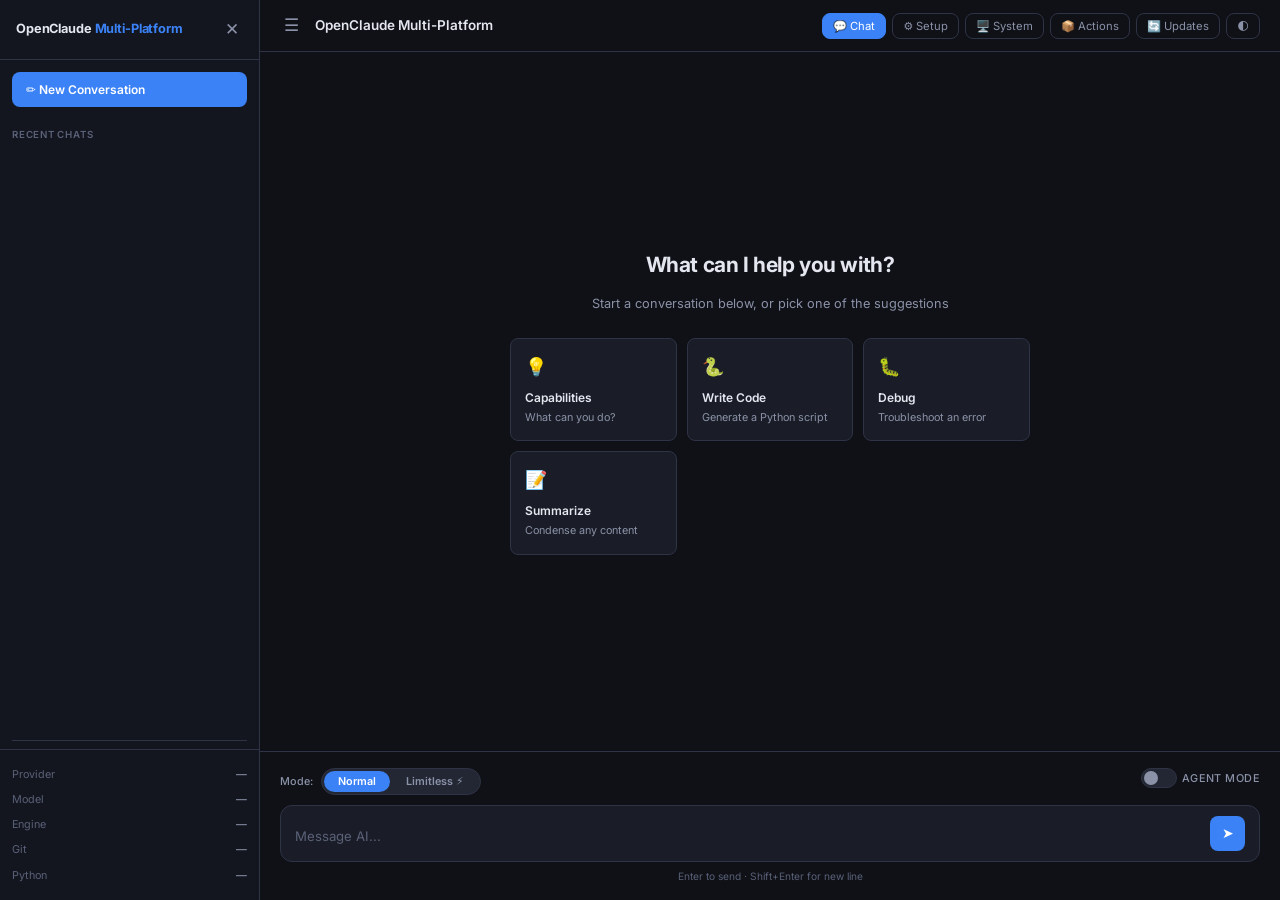
==== commit dd8052d0: "feat: add cross-platform startup scripts, configuration management, and provider setup utilities for" ====
--- a/dashboard/index.html
+++ b/dashboard/index.html
@@ -3,7 +3,7 @@
 <head>
 <meta charset="UTF-8">
 <meta name="viewport" content="width=device-width, initial-scale=1.0">
-<title>Portable AI — Dashboard</title>
+<title>OpenClaude Multi-Platform — Dashboard</title>
 <link rel="preconnect" href="https://fonts.googleapis.com">
 <link href="https://fonts.googleapis.com/css2?family=Inter:wght@400;500;600;700&display=swap" rel="stylesheet">
 <style>
@@ -352,7 +352,7 @@
   <!-- ─── Sidebar ─────────────────────────────────────────── -->
   <aside class="sidebar" id="sidebar">
     <div class="sidebar-header">
-      <div class="logo">Portable <span>AI</span></div>
+      <div class="logo">OpenClaude <span>Multi-Platform</span></div>
       <button class="topbar-toggle" onclick="toggleSidebar()" title="Close sidebar">✕</button>
     </div>
 
@@ -378,7 +378,7 @@
     <!-- Top Bar -->
     <div class="topbar">
       <button class="topbar-toggle" onclick="toggleSidebar()" title="Toggle sidebar">☰</button>
-      <div class="topbar-title" id="topbarTitle">Portable AI</div>
+      <div class="topbar-title" id="topbarTitle">OpenClaude Multi-Platform</div>
       <div class="topbar-actions">
         <button class="topbar-btn active" id="tabChat" onclick="switchPage('chat')">💬 <span>Chat</span></button>
         <button class="topbar-btn" id="tabSetup" onclick="switchPage('setup')">⚙️ <span>Setup</span></button>
@@ -458,6 +458,7 @@
             <h2>Select AI Provider</h2><p class="subtitle">Choose where your AI requests will be routed</p>
             <div class="provider-grid">
               <div class="provider-option" data-provider="openrouter" onclick="selectProvider(this)"><div class="icon">🌐</div><div class="name">OpenRouter</div><div class="desc">200+ models</div></div>
+              <div class="provider-option" data-provider="nvidia" onclick="selectProvider(this)"><div class="icon">🟢</div><div class="name">NVIDIA NIM</div><div class="desc">Free GPU AI</div></div>
               <div class="provider-option" data-provider="gemini" onclick="selectProvider(this)"><div class="icon">💎</div><div class="name">Gemini</div><div class="desc">Google API</div></div>
               <div class="provider-option" data-provider="anthropic" onclick="selectProvider(this)"><div class="icon">🧠</div><div class="name">Claude</div><div class="desc">Anthropic API</div></div>
               <div class="provider-option" data-provider="ollama" onclick="selectProvider(this)"><div class="icon">🖥️</div><div class="name">Ollama</div><div class="desc">Local</div></div>
@@ -524,6 +525,13 @@
             <div class="sys-item"><div class="sys-label">Python</div><div class="sys-val" id="sysPython">—</div></div>
           </div>
         </div>
+        <div class="card" id="cardOllama" style="display:none"><h2>Local AI (Ollama)</h2><p class="subtitle">Manage portable Ollama engine</p>
+          <div class="sys-grid">
+            <div class="sys-item"><div class="sys-label">Status</div><div class="sys-val" id="sysOllamaStatus">—</div></div>
+            <div class="sys-item"><div class="sys-label">Actions</div><div class="sys-val" style="display:flex;gap:8px;margin-top:2px" id="sysOllamaActions"></div></div>
+          </div>
+          <div id="sysOllamaModels" style="margin-top:14px;font-size:0.82rem;color:var(--text2);line-height:1.6"></div>
+        </div>
         <div class="card"><h2>Storage</h2><p class="subtitle">Drive usage</p>
           <div style="display:flex;justify-content:space-between;font-size:0.78rem;margin-bottom:3px"><span id="diskUsed">—</span><span id="diskTotal">—</span></div>
           <div class="progress-bar"><div class="progress-fill" id="diskBar" style="width:0%"></div></div>
@@ -600,19 +608,22 @@
 let modeLocked = false;
 let agentMode = false;
 let workDir = '';
-const defaults = { gemini:'gemini-2.0-pro-exp-02-05', anthropic:'claude-3-7-sonnet-20250219', ollama:'llama3.2:3b', openai:'gpt-4o' };
-const providerNames = { openrouter:'OpenRouter', gemini:'Gemini', anthropic:'Claude', ollama:'Ollama', openai:'OpenAI' };
+const defaults = { gemini:'gemini-2.0-pro-exp-02-05', anthropic:'claude-3-7-sonnet-20250219', ollama:'llama3.2:3b', openai:'gpt-4o', nvidia:'meta/llama-3.1-70b-instruct' };
+const providerNames = { openrouter:'OpenRouter', gemini:'Gemini', anthropic:'Claude', ollama:'Ollama', openai:'OpenAI', nvidia:'NVIDIA NIM' };
 
 // ─── Init ────────────────────────────────────────────────────
-(function init() {
+(async function init() {
   const saved = localStorage.getItem('theme');
   if (saved) document.documentElement.dataset.theme = saved;
   loadConfig();
-  loadChatList();
+  await loadChatList();
   initScrollTracking();
   loadWorkDir();
   const savedAgent = localStorage.getItem('agentMode');
   if (savedAgent === 'true') { agentMode = true; document.getElementById('agentToggle').checked = true; document.getElementById('workdirBar').style.display = 'flex'; }
+  // Restore last active chat on refresh
+  const lastChatId = localStorage.getItem('activeChatId');
+  if (lastChatId) { try { await openChatById(lastChatId); } catch {} }
 })();
 
 async function loadConfig() {
@@ -622,7 +633,10 @@
     const isConfigured = !!cfg.AI_PROVIDER;
     document.getElementById('noConfigBanner').style.display = isConfigured ? 'none' : 'flex';
 
-    const pName = cfg.AI_PROVIDER === 'openai' && cfg.OPENAI_BASE_URL?.includes('openrouter') ? 'OpenRouter' : providerNames[cfg.AI_PROVIDER] || cfg.AI_PROVIDER || '—';
+    const pName = cfg.AI_PROVIDER === 'openai' && cfg.OPENAI_BASE_URL?.includes('openrouter') ? 'OpenRouter' : 
+                  cfg.AI_PROVIDER === 'openai' && cfg.OPENAI_BASE_URL?.includes('integrate.api.nvidia.com') ? 'NVIDIA NIM' : 
+                  cfg.AI_PROVIDER === 'ollama' ? 'Local AI' :
+                  providerNames[cfg.AI_PROVIDER] || cfg.AI_PROVIDER || '—';
     const model = cfg.AI_DISPLAY_MODEL || cfg.OPENAI_MODEL || '—';
 
     document.getElementById('sbProvider').textContent = pName;
@@ -711,7 +725,9 @@
   try {
     const res = await fetch(`${API}/api/chats/${id}`);
     const chat = await res.json();
+    if (chat.error) { localStorage.removeItem('activeChatId'); return; }
     currentChatId = id;
+    localStorage.setItem('activeChatId', id);
     chatMessages = chat.messages || [];
     renderMessages(chatMessages);
     document.getElementById('topbarTitle').textContent = chat.title;
@@ -742,6 +758,7 @@
     if (data.success) {
       if (currentChatId === id) {
         currentChatId = null;
+        localStorage.removeItem('activeChatId');
         chatMessages = [];
         document.getElementById('messages').innerHTML = '';
         document.getElementById('messages').style.display = 'none';
@@ -766,6 +783,7 @@
     const res = await fetch(`${API}/api/chats`, { method:'POST', headers:{'Content-Type':'application/json'}, body:JSON.stringify({ title:'New Conversation' }) });
     const { id } = await res.json();
     currentChatId = id;
+    localStorage.setItem('activeChatId', id);
     chatMessages = [];
     document.getElementById('messages').innerHTML = '';
     document.getElementById('messages').style.display = 'none';
@@ -854,6 +872,20 @@
   chatMessages.push({ role: 'user', content: text });
   appendMessage({ role: 'user', content: text });
   scrollToBottom();
+
+  // Save user message immediately so it persists even if AI response fails
+  if (currentChatId) {
+    try {
+      const existing = await fetch(`${API}/api/chats/${currentChatId}`).then(r => r.json());
+      if (existing && !existing.error) {
+        existing.messages = existing.messages || [];
+        existing.messages.push({ role: 'user', content: text });
+        existing.updated = new Date().toISOString();
+        if (!existing.title || existing.title === 'New Conversation') existing.title = text.slice(0, 50);
+        await fetch(`${API}/api/chats/${currentChatId}`, { method: 'POST', headers: { 'Content-Type': 'application/json' }, body: JSON.stringify(existing) }).catch(() => {});
+      }
+    } catch {}
+  }
 
   const typingEl = document.createElement('div');
   typingEl.className = 'message';
@@ -911,7 +943,10 @@
             loadChatList();
           } else if (data.type === 'error') {
             typingEl.remove();
-            appendMessage({ role: 'assistant', content: `⚠️ Error: ${data.content}` });
+            const errMsg = `⚠️ Error: ${data.content}`;
+            appendMessage({ role: 'assistant', content: errMsg });
+            chatMessages.push({ role: 'assistant', content: errMsg });
+            loadChatList();
           }
         } catch {}
       }
@@ -1049,7 +1084,10 @@
             scrollToBottom();
           } else if (data.type === 'agent_error') {
             if (thinkingEl) thinkingEl.remove();
-            appendMessage({ role: 'assistant', content: `⚠️ Agent Error: ${data.error}` });
+            const errMsg = `⚠️ Agent Error: ${data.error}`;
+            appendMessage({ role: 'assistant', content: errMsg });
+            chatMessages.push({ role: 'assistant', content: errMsg });
+            loadChatList();
           } else if (data.type === 'done') {
             // Finalize thinking
             if (thinkingEl) {
@@ -1296,11 +1334,44 @@
 
 async function initModelStep(){
   const isOR=setupState.provider==='openrouter';
+  const isOllama=setupState.provider==='ollama';
+  const isNvidia=setupState.provider==='nvidia';
   document.getElementById('tierToggle').style.display=isOR?'':'none';
-  document.getElementById('modelSearchWrap').style.display=isOR?'':'none';
-  document.getElementById('manualModelWrap').style.display=isOR?'none':'';
-  if(!isOR){document.getElementById('manualModel').placeholder=`Default: ${defaults[setupState.provider]||''}`;return;}
-  fetchModels(setupState.tier);
+  document.getElementById('modelSearchWrap').style.display=(isOR||isOllama||isNvidia)?'':'none';
+  document.getElementById('modelSearch').style.display=isOllama?'none':'';
+  document.getElementById('manualModelWrap').style.display=''; // Always show custom input
+  if(isOR) fetchModels(setupState.tier);
+  else if(isOllama) await fetchOllamaModels();
+  else if(isNvidia) await fetchNvidiaModels();
+  else { document.getElementById('manualModel').placeholder=`Default: ${defaults[setupState.provider]||''}`; }
+}
+
+async function fetchOllamaModels() {
+  const listEl=document.getElementById('modelList');
+  const loadEl=document.getElementById('modelLoading');
+  listEl.innerHTML='';loadEl.style.display='flex';
+  try{
+    const res=await fetch(`${API}/api/ollama/models`);
+    const d=await res.json();
+    if((d.models||[]).length === 0) {
+       listEl.innerHTML='<div style="padding:14px;color:var(--text2);font-size:0.8rem">No local models found.<br><br>Close dashboard and run <strong>Setup_Local_Models.bat</strong> in the Windows folder first to download local models!</div>';
+    } else {
+       renderModels(d.models.map(m=>m.id));
+    }
+  }catch{listEl.innerHTML='<div style="padding:14px;color:var(--text2);font-size:0.8rem">Failed to load local models.</div>';}
+  loadEl.style.display='none';
+}
+
+async function fetchNvidiaModels() {
+  const listEl=document.getElementById('modelList');
+  const loadEl=document.getElementById('modelLoading');
+  listEl.innerHTML='';loadEl.style.display='flex';
+  try{
+    const res=await fetch(`${API}/api/nvidia/models`);
+    const d=await res.json();
+    allModels=d.models||[];renderModels(allModels);
+  }catch{listEl.innerHTML='<div style="padding:14px;color:var(--text2);font-size:0.8rem">Failed to load NVIDIA NIM models.</div>';}
+  loadEl.style.display='none';
 }
 
 async function fetchModels(tier){
@@ -1337,6 +1408,7 @@
   document.getElementById('btnSave').innerHTML='<div class="spinner"></div> Saving...';
   let config={};
   if(setupState.provider==='openrouter')config={AI_PROVIDER:'openai',CLAUDE_CODE_USE_OPENAI:'1',OPENAI_API_KEY:setupState.key,OPENAI_BASE_URL:'https://openrouter.ai/api/v1',OPENAI_MODEL:setupState.model,AI_DISPLAY_MODEL:setupState.model};
+  else if(setupState.provider==='nvidia')config={AI_PROVIDER:'openai',CLAUDE_CODE_USE_OPENAI:'1',OPENAI_API_KEY:setupState.key,OPENAI_BASE_URL:'https://integrate.api.nvidia.com/v1',OPENAI_MODEL:setupState.model,AI_DISPLAY_MODEL:setupState.model};
   else if(setupState.provider==='gemini')config={AI_PROVIDER:'gemini',GEMINI_API_KEY:setupState.key,AI_DISPLAY_MODEL:setupState.model};
   else if(setupState.provider==='anthropic')config={AI_PROVIDER:'anthropic',ANTHROPIC_API_KEY:setupState.key,AI_DISPLAY_MODEL:setupState.model};
   else if(setupState.provider==='ollama')config={AI_PROVIDER:'ollama',CLAUDE_CODE_USE_OPENAI:'1',OPENAI_API_KEY:'ollama',OPENAI_BASE_URL:'http://localhost:11434/v1',OPENAI_MODEL:setupState.model,AI_DISPLAY_MODEL:setupState.model};
@@ -1362,6 +1434,33 @@
     document.getElementById('sysEngine').textContent=d.engineVersion||'Not installed';
     document.getElementById('sysGit').innerHTML=d.hasGit?`<span class="badge badge-success">${d.portableGit?'USB':'System'}</span>`:'<span class="badge badge-error">Not found</span>';
     document.getElementById('sysPython').innerHTML=d.hasPython?`<span class="badge badge-success">${d.portablePython?'USB':'System'}</span>`:'<span class="badge badge-error">Not found</span>';
+    
+    if (d.ollamaInstalled) {
+       document.getElementById('cardOllama').style.display='block';
+       try {
+         const oRes = await fetch(`${API}/api/ollama/status`);
+         const oData = await oRes.json();
+         document.getElementById('sysOllamaStatus').innerHTML = oData.running ? '<span class="badge badge-success">Running</span>' : '<span class="badge badge-error">Stopped</span>';
+         
+         const actionsEl = document.getElementById('sysOllamaActions');
+         if (oData.running) {
+             actionsEl.innerHTML = `<button class="btn btn-outline" style="padding:5px 12px;font-size:0.75rem" onclick="toggleOllama('stop')">Stop</button>`;
+         } else {
+             actionsEl.innerHTML = `<button class="btn btn-primary" style="padding:5px 12px;font-size:0.75rem" onclick="toggleOllama('start')">Start</button>`;
+         }
+         
+         const mRes = await fetch(`${API}/api/ollama/models`);
+         const mData = await mRes.json();
+         if(mData.models && mData.models.length>0) {
+             document.getElementById('sysOllamaModels').innerHTML = `<strong>Installed Models:</strong><br>` + mData.models.map(m=>`<div style="margin-top:6px;display:flex;align-items:center;gap:6px"><span>• ${m.name}</span> <span class="badge" style="background:rgba(255,255,255,0.06);color:var(--text2)">${m.label||'Local'}</span></div>`).join('');
+         } else {
+             document.getElementById('sysOllamaModels').innerHTML = `No local models installed.`;
+         }
+       } catch {}
+    } else {
+       document.getElementById('cardOllama').style.display='none';
+    }
+
     if(d.diskTotal){
       const used=d.diskTotal-d.diskFree;
       document.getElementById('diskUsed').textContent=`Used: ${(used/1073741824).toFixed(1)} GB`;
@@ -1387,6 +1486,16 @@
   viewer.style.display='block';viewer.textContent='Loading...';
   try{const res=await fetch(`${API}/api/logs/read?path=${encodeURIComponent(path)}`);const {content}=await res.json();viewer.textContent=content||'(empty)';}
   catch{viewer.textContent='Failed to read file.';}
+}
+
+async function toggleOllama(action) {
+  try {
+    await fetch(`${API}/api/ollama/${action}`, {method:'POST'});
+    showToast(`Ollama ${action === 'start' ? 'started' : 'stopped'}`, 'success');
+    setTimeout(loadSystemInfo, 1500);
+  } catch {
+    showToast(`Failed to ${action} Ollama`, 'error');
+  }
 }
 
 // ─── Actions ─────────────────────────────────────────────────
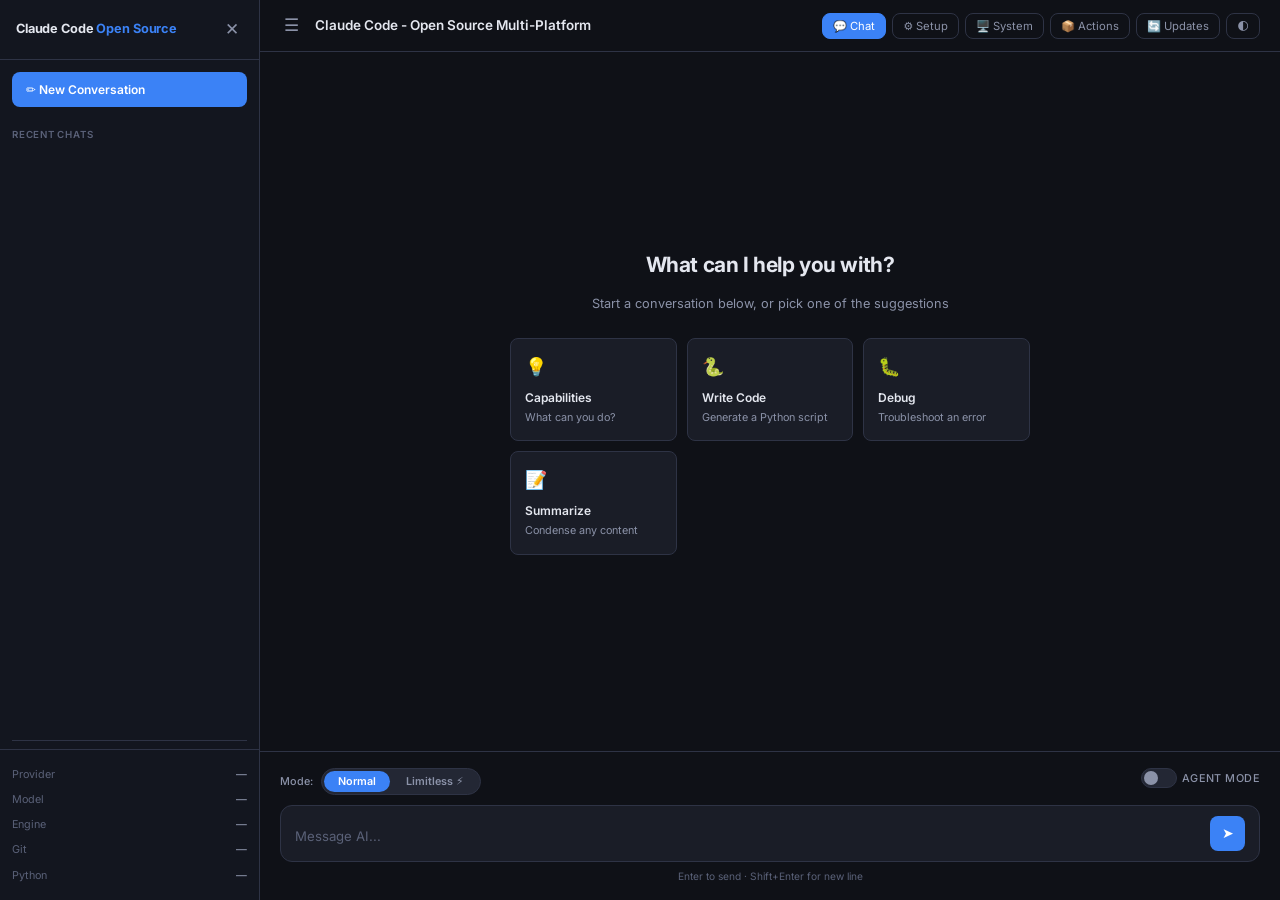
==== commit 0c4d7839: "feat: add cross-platform setup, start, and configuration management scripts for Linux, Mac, and Wind" ====
--- a/dashboard/index.html
+++ b/dashboard/index.html
@@ -3,7 +3,7 @@
 <head>
 <meta charset="UTF-8">
 <meta name="viewport" content="width=device-width, initial-scale=1.0">
-<title>OpenClaude Multi-Platform — Dashboard</title>
+<title>Claude Code - Open Source — Dashboard</title>
 <link rel="preconnect" href="https://fonts.googleapis.com">
 <link href="https://fonts.googleapis.com/css2?family=Inter:wght@400;500;600;700&display=swap" rel="stylesheet">
 <style>
@@ -352,7 +352,7 @@
   <!-- ─── Sidebar ─────────────────────────────────────────── -->
   <aside class="sidebar" id="sidebar">
     <div class="sidebar-header">
-      <div class="logo">OpenClaude <span>Multi-Platform</span></div>
+      <div class="logo">Claude Code <span>Open Source</span></div>
       <button class="topbar-toggle" onclick="toggleSidebar()" title="Close sidebar">✕</button>
     </div>
 
@@ -378,7 +378,7 @@
     <!-- Top Bar -->
     <div class="topbar">
       <button class="topbar-toggle" onclick="toggleSidebar()" title="Toggle sidebar">☰</button>
-      <div class="topbar-title" id="topbarTitle">OpenClaude Multi-Platform</div>
+      <div class="topbar-title" id="topbarTitle">Claude Code - Open Source Multi-Platform</div>
       <div class="topbar-actions">
         <button class="topbar-btn active" id="tabChat" onclick="switchPage('chat')">💬 <span>Chat</span></button>
         <button class="topbar-btn" id="tabSetup" onclick="switchPage('setup')">⚙️ <span>Setup</span></button>
@@ -1365,12 +1365,25 @@
 async function fetchNvidiaModels() {
   const listEl=document.getElementById('modelList');
   const loadEl=document.getElementById('modelLoading');
+  const curated = [
+    'moonshotai/kimi-k2-instruct', 'moonshotai/kimi-k2-thinking', 'z-ai/glm4.7',
+    'deepseek-ai/deepseek-v3.2', 'deepseek-ai/deepseek-v3.1-terminus', 'stepfun-ai/step-3.5-flash',
+    'mistralai/mistral-large-3-675b-instruct-2512', 'qwen/qwen3-coder-480b-a35b-instruct',
+    'mistralai/mistral-nemotron', 'bytedance/seed-oss-36b-instruct', 'mistralai/mamba-codestral-7b-v0.1',
+    'google/gemma-7b', 'tiiuae/falcon3-7b-instruct', 'minimaxai/minimax-m2.7'
+  ];
   listEl.innerHTML='';loadEl.style.display='flex';
   try{
     const res=await fetch(`${API}/api/nvidia/models`);
     const d=await res.json();
-    allModels=d.models||[];renderModels(allModels);
-  }catch{listEl.innerHTML='<div style="padding:14px;color:var(--text2);font-size:0.8rem">Failed to load NVIDIA NIM models.</div>';}
+    const liveModels=d.models||[];
+    // Prepend curated, remove duplicates
+    allModels=[...new Set([...curated, ...liveModels])];
+    renderModels(allModels);
+  }catch{
+    allModels=curated;
+    renderModels(allModels);
+  }
   loadEl.style.display='none';
 }
 
